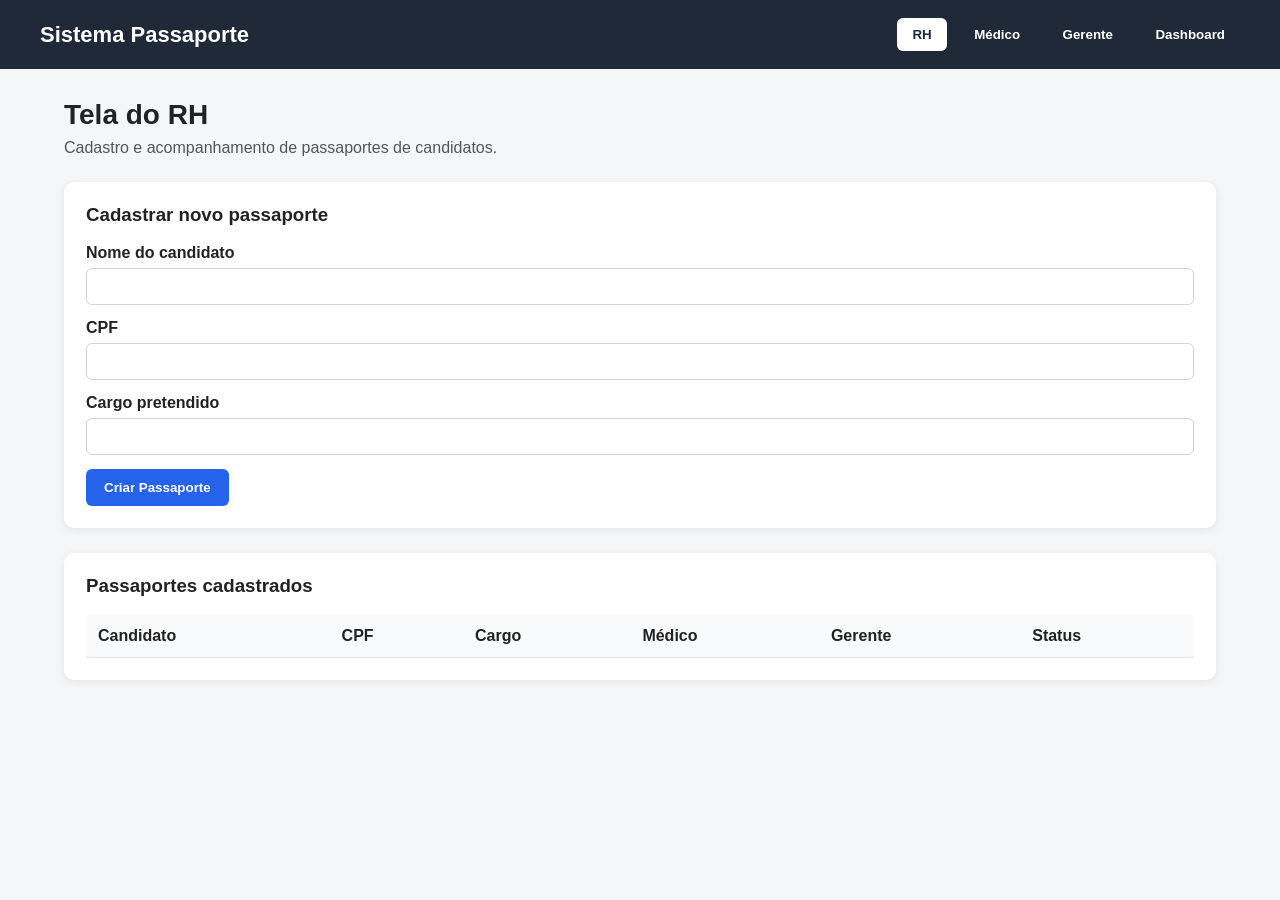
==== src/main/resources/static/demo.html @ 9d401ef5 "finalização do projeto" ====
<!DOCTYPE html>
<html lang="pt-BR">
<head>
    <meta charset="UTF-8">
    <title>Sistema Passaporte - Demonstra&ccedil;&atilde;o</title>
    <link rel="stylesheet" href="style.css">
</head>
<body>

<header class="topbar">
    <h1>Sistema Passaporte</h1>
    <nav>
        <button class="tab-button active" data-tab="rh">RH</button>
        <button class="tab-button" data-tab="medical">M&eacute;dico</button>
        <button class="tab-button" data-tab="manager">Gerente</button>
        <button class="tab-button" data-tab="dashboard">Dashboard</button>
    </nav>
</header>

<main class="container">

    <!-- ABA RH -->
    <section id="rh" class="tab-content active">
        <section class="page-title">
            <h2>Tela do RH</h2>
            <p>Cadastro e acompanhamento de passaportes de candidatos.</p>
        </section>

        <section class="panel">
            <h3>Cadastrar novo passaporte</h3>

            <form id="passportForm">
                <div class="form-group">
                    <label for="candidateName">Nome do candidato</label>
                    <input type="text" id="candidateName" required>
                </div>

                <div class="form-group">
                    <label for="candidateCpf">CPF</label>
                    <input type="text" id="candidateCpf" required>
                </div>

                <div class="form-group">
                    <label for="jobPosition">Cargo pretendido</label>
                    <input type="text" id="jobPosition" required>
                </div>

                <button type="submit">Criar Passaporte</button>
            </form>
        </section>

        <section class="panel">
            <h3>Passaportes cadastrados</h3>

            <table>
                <thead>
                    <tr>
                        <th>Candidato</th>
                        <th>CPF</th>
                        <th>Cargo</th>
                        <th>M&eacute;dico</th>
                        <th>Gerente</th>
                        <th>Status</th>
                    </tr>
                </thead>
                <tbody id="rhPassportTableBody"></tbody>
            </table>
        </section>
    </section>

    <!-- ABA MEDICO -->
    <section id="medical" class="tab-content">
        <section class="page-title">
            <h2>Tela M&eacute;dico</h2>
            <p>Avalia&ccedil;&atilde;o m&eacute;dica dos candidatos.</p>
        </section>

        <section class="panel">
            <h3>Selecionar passaporte</h3>

            <div class="form-group">
                <label for="medicalPassportSelect">Candidato</label>
                <select id="medicalPassportSelect">
                    <option value="">Selecione um candidato</option>
                </select>
            </div>

            <div id="medicalPassportDetails" class="details-box">
                <p>Selecione um passaporte para visualizar os detalhes.</p>
            </div>
        </section>

        <section class="panel">
            <h3>&Aacute;rea da Medicina do Trabalho</h3>

            <form id="medicalForm">
                <div class="form-group">
                    <label for="medicalResult">Resultado m&eacute;dico</label>
                    <select id="medicalResult" required>
                        <option value="">Selecione</option>
                        <option value="APTO">APTO</option>
                        <option value="INAPTO">INAPTO</option>
                    </select>
                </div>

                <div class="form-group">
                    <label for="medicalNotes">Observa&ccedil;&otilde;es m&eacute;dicas</label>
                    <textarea id="medicalNotes" rows="4"></textarea>
                </div>

                <button type="submit">Salvar avalia&ccedil;&atilde;o m&eacute;dica</button>
            </form>
        </section>
    </section>

    <!-- ABA GERENTE -->
    <section id="manager" class="tab-content">
        <section class="page-title">
            <h2>Tela Gerente</h2>
            <p>Decis&atilde;o gerencial dos candidatos.</p>
        </section>

        <section class="panel">
            <h3>Selecionar passaporte</h3>

            <div class="form-group">
                <label for="managerPassportSelect">Candidato</label>
                <select id="managerPassportSelect">
                    <option value="">Selecione um candidato</option>
                </select>
            </div>

            <div id="managerPassportDetails" class="details-box">
                <p>Selecione um passaporte para visualizar os detalhes.</p>
            </div>
        </section>

        <section class="panel">
            <h3>&Aacute;rea do Gerente</h3>

            <form id="managerForm">
                <div class="form-group">
                    <label for="managerDecision">Decis&atilde;o do gerente</label>
                    <select id="managerDecision" required>
                        <option value="">Selecione</option>
                        <option value="APROVADO">APROVADO</option>
                        <option value="REPROVADO">REPROVADO</option>
                    </select>
                </div>

                <div class="form-group">
                    <label for="managerNotes">Observa&ccedil;&otilde;es do gerente</label>
                    <textarea id="managerNotes" rows="4"></textarea>
                </div>

                <button type="submit">Salvar decis&atilde;o do gerente</button>
            </form>
        </section>

        <section class="panel danger-panel">
            <h3>Cancelar passaporte</h3>
            <p>Marca o passaporte como CANCELADA.</p>
            <button id="cancelButton" class="danger-button">Cancelar passaporte</button>
        </section>
    </section>

    <!-- ABA DASHBOARD -->
    <section id="dashboard" class="tab-content">
        <section class="page-title">
            <h2>Dashboard Geral</h2>
            <p>Resumo visual dos passaportes no processo de admiss&atilde;o.</p>
        </section>

        <section class="cards">
            <div class="card">
                <span>Total cadastrados</span>
                <strong id="totalPassports">0</strong>
            </div>

            <div class="card">
                <span>Pendentes avalia&ccedil;&atilde;o m&eacute;dica</span>
                <strong id="pendingMedicalEvaluation">0</strong>
            </div>

            <div class="card">
                <span>Aptos aguardando gerente</span>
                <strong id="fitWaitingManagerDecision">0</strong>
            </div>

            <div class="card">
                <span>Abertos</span>
                <strong id="openPassports">0</strong>
            </div>

            <div class="card">
                <span>Validados</span>
                <strong id="validPassports">0</strong>
            </div>

            <div class="card">
                <span>Inv&aacute;lidos</span>
                <strong id="invalidPassports">0</strong>
            </div>

            <div class="card">
                <span>Cancelados</span>
                <strong id="canceledPassports">0</strong>
            </div>
        </section>

        <section class="panel">
            <h3>Resumo dos passaportes</h3>

            <table>
                <thead>
                    <tr>
                        <th>Candidato</th>
                        <th>CPF</th>
                        <th>Cargo</th>
                        <th>M&eacute;dico</th>
                        <th>Gerente</th>
                        <th>Status</th>
                    </tr>
                </thead>
                <tbody id="dashboardPassportTableBody"></tbody>
            </table>
        </section>
    </section>

</main>

<script src="demo.js"></script>
</body>
</html>
---- src/main/resources/static/style.css ----
* {
    box-sizing: border-box;
    margin: 0;
    padding: 0;
    font-family: Arial, sans-serif;
}

body {
    background: #f4f6f8;
    color: #222;
}

.topbar {
    background: #1f2937;
    color: white;
    padding: 18px 40px;
    display: flex;
    justify-content: space-between;
    align-items: center;
}

.topbar h1 {
    font-size: 22px;
}

.topbar nav a {
    color: white;
    text-decoration: none;
    margin-left: 18px;
    font-weight: bold;
}

.topbar nav a:hover {
    text-decoration: underline;
}

.container {
    width: 90%;
    max-width: 1200px;
    margin: 30px auto;
}

.page-title {
    margin-bottom: 25px;
}

.page-title h2 {
    font-size: 28px;
    margin-bottom: 8px;
}

.page-title p {
    color: #555;
}

.cards {
    display: grid;
    grid-template-columns: repeat(auto-fit, minmax(180px, 1fr));
    gap: 16px;
    margin-bottom: 25px;
}

.card {
    background: white;
    padding: 18px;
    border-radius: 10px;
    box-shadow: 0 2px 8px rgba(0,0,0,0.08);
}

.card span {
    display: block;
    color: #555;
    font-size: 14px;
    margin-bottom: 8px;
}

.card strong {
    font-size: 28px;
    color: #1f2937;
}

.panel {
    background: white;
    padding: 22px;
    border-radius: 10px;
    margin-bottom: 25px;
    box-shadow: 0 2px 8px rgba(0,0,0,0.08);
}

.panel h3 {
    margin-bottom: 18px;
}

.form-group {
    margin-bottom: 14px;
}

.form-group label {
    display: block;
    margin-bottom: 6px;
    font-weight: bold;
}

.form-group input,
.form-group select,
.form-group textarea {
    width: 100%;
    padding: 10px;
    border: 1px solid #cbd5e1;
    border-radius: 6px;
}

button {
    background: #2563eb;
    color: white;
    border: none;
    padding: 11px 18px;
    border-radius: 6px;
    cursor: pointer;
    font-weight: bold;
}

button:hover {
    background: #1d4ed8;
}

table {
    width: 100%;
    border-collapse: collapse;
}

th,
td {
    padding: 12px;
    border-bottom: 1px solid #e5e7eb;
    text-align: left;
}

th {
    background: #f9fafb;
}

.status {
    padding: 5px 9px;
    border-radius: 999px;
    font-size: 13px;
    font-weight: bold;
}

.status-aberta {
    background: #fef3c7;
    color: #92400e;
}

.status-valida {
    background: #dcfce7;
    color: #166534;
}

.status-invalida {
    background: #fee2e2;
    color: #991b1b;
}

.status-cancelada {
    background: #e5e7eb;
    color: #374151;
}

/* Review */
.details-box {
    background: #f9fafb;
    border: 1px solid #e5e7eb;
    padding: 16px;
    border-radius: 8px;
    line-height: 1.7;
}

.details-box strong {
    color: #111827;
}

textarea {
    resize: vertical;
}

.danger-panel {
    border-left: 5px solid #dc2626;
}

.danger-button {
    background: #dc2626;
}

.danger-button:hover {
    background: #b91c1c;
}
/*  demo*/
.tab-button {
    background: transparent;
    border: 1px solid transparent;
    color: white;
    padding: 8px 14px;
    border-radius: 6px;
    cursor: pointer;
    font-weight: bold;
    margin-left: 8px;
}

.tab-button:hover {
    background: rgba(255, 255, 255, 0.15);
}

.tab-button.active {
    background: white;
    color: #1f2937;
}

.tab-content {
    display: none;
}

.tab-content.active {
    display: block;
}
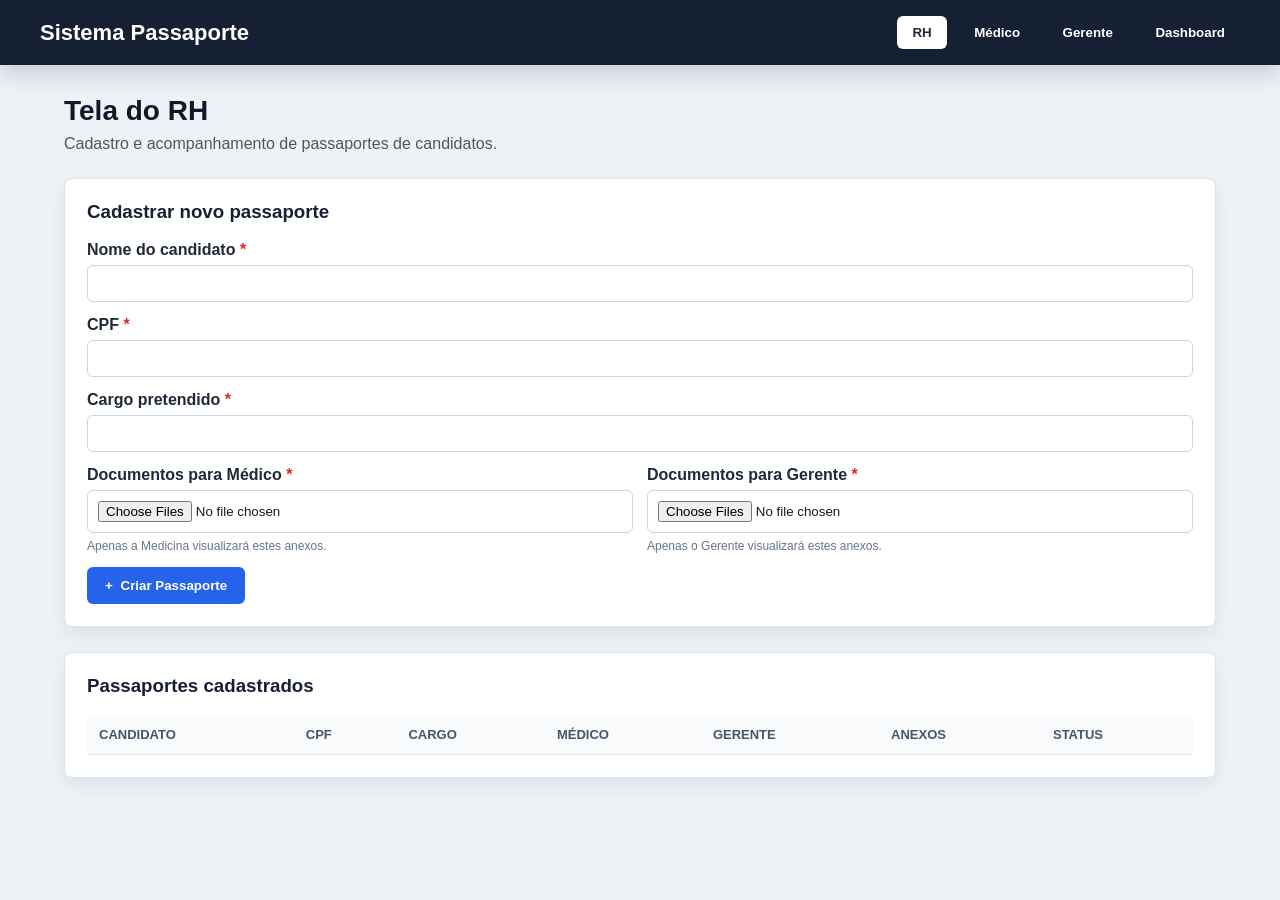
==== commit c35c5b5f: "Agora sim finalização, só resta ir modificando a interface para atender os requisitos" ====
--- a/src/main/resources/static/demo.html
+++ b/src/main/resources/static/demo.html
@@ -31,21 +31,35 @@
 
             <form id="passportForm">
                 <div class="form-group">
-                    <label for="candidateName">Nome do candidato</label>
+                    <label for="candidateName">Nome do candidato <span class="required-mark">*</span></label>
                     <input type="text" id="candidateName" required>
                 </div>
 
                 <div class="form-group">
-                    <label for="candidateCpf">CPF</label>
+                    <label for="candidateCpf">CPF <span class="required-mark">*</span></label>
                     <input type="text" id="candidateCpf" required>
                 </div>
 
                 <div class="form-group">
-                    <label for="jobPosition">Cargo pretendido</label>
+                    <label for="jobPosition">Cargo pretendido <span class="required-mark">*</span></label>
                     <input type="text" id="jobPosition" required>
                 </div>
 
-                <button type="submit">Criar Passaporte</button>
+                <div class="form-grid">
+                    <div class="form-group">
+                        <label for="medicalDocuments">Documentos para M&eacute;dico <span class="required-mark">*</span></label>
+                        <input type="file" id="medicalDocuments" multiple required>
+                        <small class="field-hint">Apenas a Medicina visualizar&aacute; estes anexos.</small>
+                    </div>
+
+                    <div class="form-group">
+                        <label for="managerDocuments">Documentos para Gerente <span class="required-mark">*</span></label>
+                        <input type="file" id="managerDocuments" multiple required>
+                        <small class="field-hint">Apenas o Gerente visualizar&aacute; estes anexos.</small>
+                    </div>
+                </div>
+
+                <button type="submit"><span class="button-icon">+</span> Criar Passaporte</button>
             </form>
         </section>
 
@@ -60,6 +74,7 @@
                         <th>Cargo</th>
                         <th>M&eacute;dico</th>
                         <th>Gerente</th>
+                        <th>Anexos</th>
                         <th>Status</th>
                     </tr>
                 </thead>
@@ -79,7 +94,7 @@
             <h3>Selecionar passaporte</h3>
 
             <div class="form-group">
-                <label for="medicalPassportSelect">Candidato</label>
+                    <label for="medicalPassportSelect">Candidato <span class="required-mark">*</span></label>
                 <select id="medicalPassportSelect">
                     <option value="">Selecione um candidato</option>
                 </select>
@@ -88,6 +103,10 @@
             <div id="medicalPassportDetails" class="details-box">
                 <p>Selecione um passaporte para visualizar os detalhes.</p>
             </div>
+
+            <div id="medicalArtifacts" class="artifact-list">
+                <p>Os anexos do candidato aparecer&atilde;o aqui.</p>
+            </div>
         </section>
 
         <section class="panel">
@@ -95,7 +114,7 @@
 
             <form id="medicalForm">
                 <div class="form-group">
-                    <label for="medicalResult">Resultado m&eacute;dico</label>
+                    <label for="medicalResult">Resultado m&eacute;dico <span class="required-mark">*</span></label>
                     <select id="medicalResult" required>
                         <option value="">Selecione</option>
                         <option value="APTO">APTO</option>
@@ -124,7 +143,7 @@
             <h3>Selecionar passaporte</h3>
 
             <div class="form-group">
-                <label for="managerPassportSelect">Candidato</label>
+                    <label for="managerPassportSelect">Candidato <span class="required-mark">*</span></label>
                 <select id="managerPassportSelect">
                     <option value="">Selecione um candidato</option>
                 </select>
@@ -133,6 +152,10 @@
             <div id="managerPassportDetails" class="details-box">
                 <p>Selecione um passaporte para visualizar os detalhes.</p>
             </div>
+
+            <div id="managerArtifacts" class="artifact-list">
+                <p>Os anexos do candidato para o gerente aparecer&atilde;o aqui.</p>
+            </div>
         </section>
 
         <section class="panel">
@@ -140,7 +163,7 @@
 
             <form id="managerForm">
                 <div class="form-group">
-                    <label for="managerDecision">Decis&atilde;o do gerente</label>
+                    <label for="managerDecision">Decis&atilde;o do gerente <span class="required-mark">*</span></label>
                     <select id="managerDecision" required>
                         <option value="">Selecione</option>
                         <option value="APROVADO">APROVADO</option>
--- a/src/main/resources/static/style.css
+++ b/src/main/resources/static/style.css
@@ -6,17 +6,18 @@
 }
 
 body {
-    background: #f4f6f8;
-    color: #222;
+    background: #eef2f7;
+    color: #172033;
 }
 
 .topbar {
-    background: #1f2937;
+    background: #162033;
     color: white;
-    padding: 18px 40px;
+    padding: 16px 40px;
     display: flex;
     justify-content: space-between;
     align-items: center;
+    box-shadow: 0 8px 24px rgba(15, 23, 42, 0.18);
 }
 
 .topbar h1 {
@@ -28,10 +29,13 @@
     text-decoration: none;
     margin-left: 18px;
     font-weight: bold;
+    padding: 7px 10px;
+    border-radius: 6px;
 }
 
 .topbar nav a:hover {
-    text-decoration: underline;
+    background: rgba(255, 255, 255, 0.12);
+    text-decoration: none;
 }
 
 .container {
@@ -47,6 +51,7 @@
 .page-title h2 {
     font-size: 28px;
     margin-bottom: 8px;
+    color: #111827;
 }
 
 .page-title p {
@@ -63,8 +68,9 @@
 .card {
     background: white;
     padding: 18px;
-    border-radius: 10px;
-    box-shadow: 0 2px 8px rgba(0,0,0,0.08);
+    border: 1px solid #dbe3ef;
+    border-radius: 8px;
+    box-shadow: 0 8px 18px rgba(15, 23, 42, 0.07);
 }
 
 .card span {
@@ -82,9 +88,10 @@
 .panel {
     background: white;
     padding: 22px;
-    border-radius: 10px;
+    border: 1px solid #dbe3ef;
+    border-radius: 8px;
     margin-bottom: 25px;
-    box-shadow: 0 2px 8px rgba(0,0,0,0.08);
+    box-shadow: 0 8px 18px rgba(15, 23, 42, 0.07);
 }
 
 .panel h3 {
@@ -99,6 +106,7 @@
     display: block;
     margin-bottom: 6px;
     font-weight: bold;
+    color: #1f2937;
 }
 
 .form-group input,
@@ -108,6 +116,15 @@
     padding: 10px;
     border: 1px solid #cbd5e1;
     border-radius: 6px;
+    background: #fff;
+    color: #111827;
+}
+
+.form-group input:focus,
+.form-group select:focus,
+.form-group textarea:focus {
+    outline: 3px solid rgba(37, 99, 235, 0.16);
+    border-color: #2563eb;
 }
 
 button {
@@ -118,10 +135,13 @@
     border-radius: 6px;
     cursor: pointer;
     font-weight: bold;
+    transition: background 0.15s ease, transform 0.15s ease, box-shadow 0.15s ease;
 }
 
 button:hover {
     background: #1d4ed8;
+    box-shadow: 0 8px 16px rgba(37, 99, 235, 0.18);
+    transform: translateY(-1px);
 }
 
 table {
@@ -137,7 +157,10 @@
 }
 
 th {
-    background: #f9fafb;
+    background: #f8fafc;
+    color: #475569;
+    font-size: 13px;
+    text-transform: uppercase;
 }
 
 .status {
@@ -169,11 +192,12 @@
 
 /* Review */
 .details-box {
-    background: #f9fafb;
-    border: 1px solid #e5e7eb;
+    background: #f8fafc;
+    border: 1px solid #dbe3ef;
     padding: 16px;
     border-radius: 8px;
     line-height: 1.7;
+    margin-bottom: 14px;
 }
 
 .details-box strong {
@@ -194,6 +218,195 @@
 
 .danger-button:hover {
     background: #b91c1c;
+}
+
+.required-mark {
+    color: #dc2626;
+    font-weight: 800;
+}
+
+.field-hint {
+    display: block;
+    color: #64748b;
+    font-size: 12px;
+    margin-top: 6px;
+}
+
+.required-warning {
+    color: #b45309;
+    font-weight: 700;
+}
+
+.button-icon {
+    display: inline-block;
+    margin-right: 4px;
+}
+
+.form-grid {
+    display: grid;
+    grid-template-columns: repeat(auto-fit, minmax(220px, 1fr));
+    gap: 14px;
+}
+
+.validation-icon {
+    align-items: center;
+    border-radius: 999px;
+    display: inline-flex;
+    font-size: 12px;
+    font-weight: 800;
+    height: 22px;
+    justify-content: center;
+    line-height: 1;
+    margin-right: 6px;
+    text-align: center;
+    width: 22px;
+}
+
+.validation-icon.ok {
+    background: #dcfce7;
+    color: #166534;
+}
+
+.validation-icon.bad {
+    background: #fee2e2;
+    color: #991b1b;
+}
+
+.validation-icon.wait {
+    background: #fef3c7;
+    color: #92400e;
+}
+
+.artifact-list {
+    margin-top: 14px;
+}
+
+.artifact-grid {
+    display: grid;
+    grid-template-columns: repeat(auto-fit, minmax(260px, 1fr));
+    gap: 14px;
+}
+
+.artifact-card {
+    border: 1px solid #dbe3ef;
+    border-radius: 8px;
+    padding: 14px;
+    background: #ffffff;
+}
+
+.artifact-heading {
+    align-items: flex-start;
+    display: flex;
+    gap: 10px;
+    margin-bottom: 10px;
+}
+
+.artifact-heading strong,
+.artifact-heading span {
+    display: block;
+}
+
+.artifact-heading span {
+    color: #64748b;
+    font-size: 13px;
+    margin-top: 3px;
+}
+
+.artifact-icon {
+    align-items: center;
+    background: #e0f2fe;
+    border-radius: 999px;
+    color: #075985;
+    display: inline-flex;
+    flex: 0 0 28px;
+    font-size: 15px;
+    font-weight: 900;
+    height: 28px;
+    justify-content: center;
+    line-height: 1;
+    text-align: center;
+    width: 28px;
+}
+
+.artifact-icon.valid {
+    background: #dcfce7;
+    color: #166534;
+}
+
+.artifact-icon.invalid {
+    background: #fee2e2;
+    color: #991b1b;
+}
+
+.artifact-icon.pending {
+    background: #e0f2fe;
+    color: #075985;
+}
+
+.artifact-reason {
+    color: #991b1b;
+    font-weight: 700;
+    margin-top: 8px;
+}
+
+.artifact-actions {
+    align-items: center;
+    display: flex;
+    flex-wrap: wrap;
+    gap: 8px;
+    margin-top: 12px;
+}
+
+.artifact-status,
+.attachment-count,
+.mini-status {
+    border-radius: 999px;
+    display: inline-block;
+    font-size: 12px;
+    font-weight: 800;
+    margin: 2px 4px 2px 0;
+    padding: 5px 8px;
+}
+
+.artifact-valid {
+    background: #dcfce7;
+    color: #166534;
+}
+
+.artifact-invalid {
+    background: #fee2e2;
+    color: #991b1b;
+}
+
+.artifact-pending {
+    background: #fef3c7;
+    color: #92400e;
+}
+
+.attachment-count {
+    background: #e0f2fe;
+    color: #075985;
+}
+
+.mini-status {
+    background: #f1f5f9;
+    color: #334155;
+}
+
+.ghost-button {
+    background: #f8fafc;
+    border: 1px solid #cbd5e1;
+    color: #1f2937;
+    padding: 7px 10px;
+}
+
+.ghost-button:hover {
+    background: #e0f2fe;
+    box-shadow: none;
+}
+
+.danger-text {
+    color: #b91c1c;
 }
 /*  demo*/
 .tab-button {
@@ -222,4 +435,4 @@
 
 .tab-content.active {
     display: block;
-}+}
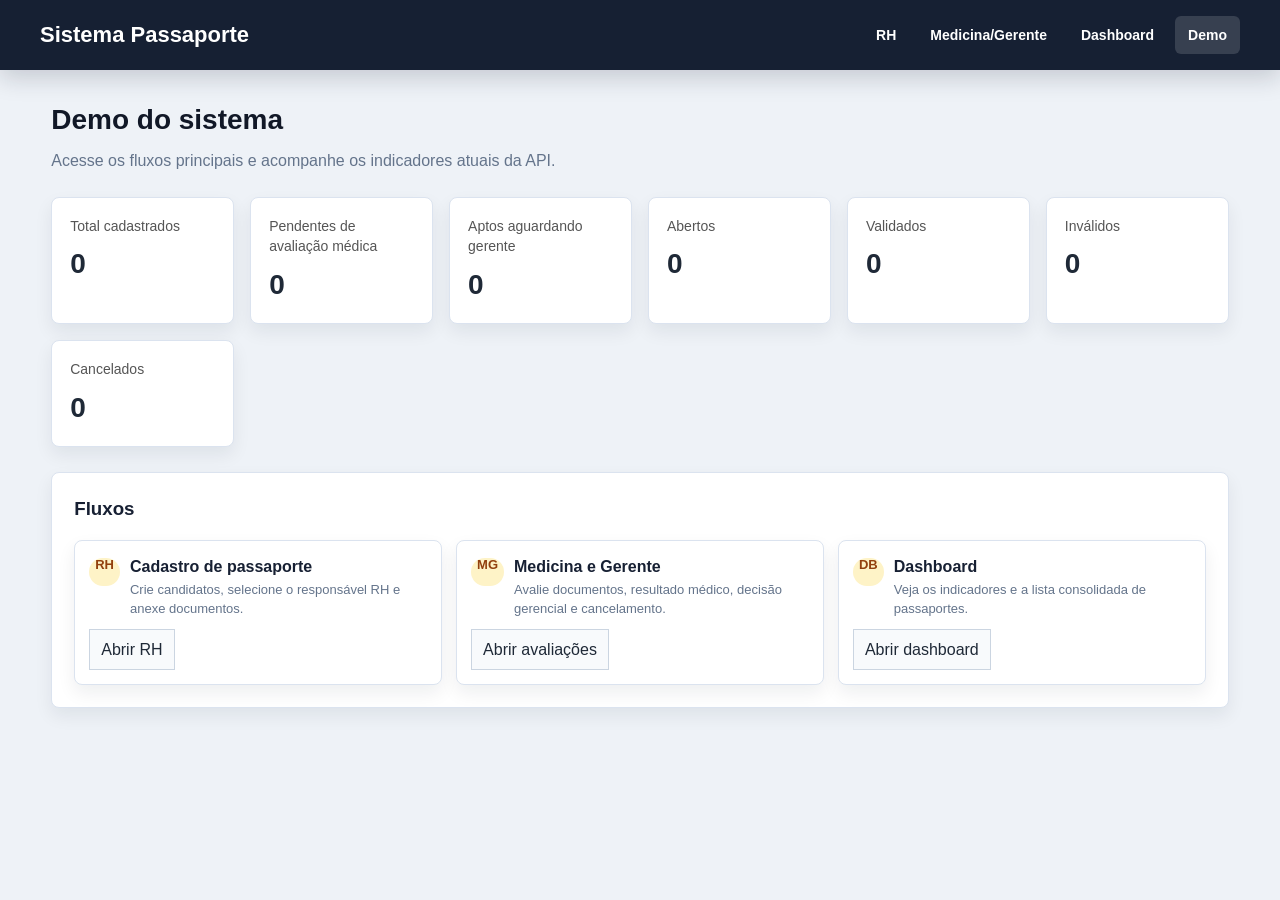
==== commit 0838bbba: "htmls" ====
--- a/src/main/resources/static/demo.html
+++ b/src/main/resources/static/demo.html
@@ -2,7 +2,8 @@
 <html lang="pt-BR">
 <head>
     <meta charset="UTF-8">
-    <title>Sistema Passaporte - Demonstra&ccedil;&atilde;o</title>
+    <meta name="viewport" content="width=device-width, initial-scale=1.0">
+    <title>Sistema Passaporte - Demo</title>
     <link rel="stylesheet" href="style.css">
 </head>
 <body>
@@ -10,246 +11,66 @@
 <header class="topbar">
     <h1>Sistema Passaporte</h1>
     <nav>
-        <button class="tab-button active" data-tab="rh">RH</button>
-        <button class="tab-button" data-tab="medical">M&eacute;dico</button>
-        <button class="tab-button" data-tab="manager">Gerente</button>
-        <button class="tab-button" data-tab="dashboard">Dashboard</button>
+        <a href="rh.html">RH</a>
+        <a href="review.html">Medicina/Gerente</a>
+        <a href="dashboard.html">Dashboard</a>
+        <a href="demo.html" class="active">Demo</a>
     </nav>
 </header>
 
 <main class="container">
+    <section class="page-title">
+        <h2>Demo do sistema</h2>
+        <p>Acesse os fluxos principais e acompanhe os indicadores atuais da API.</p>
+    </section>
 
-    <!-- ABA RH -->
-    <section id="rh" class="tab-content active">
-        <section class="page-title">
-            <h2>Tela do RH</h2>
-            <p>Cadastro e acompanhamento de passaportes de candidatos.</p>
-        </section>
+    <section class="cards">
+        <div class="card"><span>Total cadastrados</span><strong id="totalPassports">0</strong></div>
+        <div class="card"><span>Pendentes de avalia&ccedil;&atilde;o m&eacute;dica</span><strong id="pendingMedicalEvaluation">0</strong></div>
+        <div class="card"><span>Aptos aguardando gerente</span><strong id="fitWaitingManagerStatus">0</strong></div>
+        <div class="card"><span>Abertos</span><strong id="openPassports">0</strong></div>
+        <div class="card"><span>Validados</span><strong id="validPassports">0</strong></div>
+        <div class="card"><span>Inv&aacute;lidos</span><strong id="invalidPassports">0</strong></div>
+        <div class="card"><span>Cancelados</span><strong id="canceledPassports">0</strong></div>
+    </section>
 
-        <section class="panel">
-            <h3>Cadastrar novo passaporte</h3>
-
-            <form id="passportForm">
-                <div class="form-group">
-                    <label for="candidateName">Nome do candidato <span class="required-mark">*</span></label>
-                    <input type="text" id="candidateName" required>
-                </div>
-
-                <div class="form-group">
-                    <label for="candidateCpf">CPF <span class="required-mark">*</span></label>
-                    <input type="text" id="candidateCpf" required>
-                </div>
-
-                <div class="form-group">
-                    <label for="jobPosition">Cargo pretendido <span class="required-mark">*</span></label>
-                    <input type="text" id="jobPosition" required>
-                </div>
-
-                <div class="form-grid">
-                    <div class="form-group">
-                        <label for="medicalDocuments">Documentos para M&eacute;dico <span class="required-mark">*</span></label>
-                        <input type="file" id="medicalDocuments" multiple required>
-                        <small class="field-hint">Apenas a Medicina visualizar&aacute; estes anexos.</small>
-                    </div>
-
-                    <div class="form-group">
-                        <label for="managerDocuments">Documentos para Gerente <span class="required-mark">*</span></label>
-                        <input type="file" id="managerDocuments" multiple required>
-                        <small class="field-hint">Apenas o Gerente visualizar&aacute; estes anexos.</small>
+    <section class="panel">
+        <h3>Fluxos</h3>
+        <div class="artifact-grid">
+            <article class="artifact-card">
+                <div class="artifact-heading">
+                    <span class="artifact-icon pending">RH</span>
+                    <div>
+                        <strong>Cadastro de passaporte</strong>
+                        <span>Crie candidatos, selecione o respons&aacute;vel RH e anexe documentos.</span>
                     </div>
                 </div>
+                <a class="ghost-button link-button" href="rh.html">Abrir RH</a>
+            </article>
 
-                <button type="submit"><span class="button-icon">+</span> Criar Passaporte</button>
-            </form>
-        </section>
+            <article class="artifact-card">
+                <div class="artifact-heading">
+                    <span class="artifact-icon pending">MG</span>
+                    <div>
+                        <strong>Medicina e Gerente</strong>
+                        <span>Avalie documentos, resultado m&eacute;dico, decis&atilde;o gerencial e cancelamento.</span>
+                    </div>
+                </div>
+                <a class="ghost-button link-button" href="review.html">Abrir avalia&ccedil;&otilde;es</a>
+            </article>
 
-        <section class="panel">
-            <h3>Passaportes cadastrados</h3>
-
-            <table>
-                <thead>
-                    <tr>
-                        <th>Candidato</th>
-                        <th>CPF</th>
-                        <th>Cargo</th>
-                        <th>M&eacute;dico</th>
-                        <th>Gerente</th>
-                        <th>Anexos</th>
-                        <th>Status</th>
-                    </tr>
-                </thead>
-                <tbody id="rhPassportTableBody"></tbody>
-            </table>
-        </section>
+            <article class="artifact-card">
+                <div class="artifact-heading">
+                    <span class="artifact-icon pending">DB</span>
+                    <div>
+                        <strong>Dashboard</strong>
+                        <span>Veja os indicadores e a lista consolidada de passaportes.</span>
+                    </div>
+                </div>
+                <a class="ghost-button link-button" href="dashboard.html">Abrir dashboard</a>
+            </article>
+        </div>
     </section>
-
-    <!-- ABA MEDICO -->
-    <section id="medical" class="tab-content">
-        <section class="page-title">
-            <h2>Tela M&eacute;dico</h2>
-            <p>Avalia&ccedil;&atilde;o m&eacute;dica dos candidatos.</p>
-        </section>
-
-        <section class="panel">
-            <h3>Selecionar passaporte</h3>
-
-            <div class="form-group">
-                    <label for="medicalPassportSelect">Candidato <span class="required-mark">*</span></label>
-                <select id="medicalPassportSelect">
-                    <option value="">Selecione um candidato</option>
-                </select>
-            </div>
-
-            <div id="medicalPassportDetails" class="details-box">
-                <p>Selecione um passaporte para visualizar os detalhes.</p>
-            </div>
-
-            <div id="medicalArtifacts" class="artifact-list">
-                <p>Os anexos do candidato aparecer&atilde;o aqui.</p>
-            </div>
-        </section>
-
-        <section class="panel">
-            <h3>&Aacute;rea da Medicina do Trabalho</h3>
-
-            <form id="medicalForm">
-                <div class="form-group">
-                    <label for="medicalResult">Resultado m&eacute;dico <span class="required-mark">*</span></label>
-                    <select id="medicalResult" required>
-                        <option value="">Selecione</option>
-                        <option value="APTO">APTO</option>
-                        <option value="INAPTO">INAPTO</option>
-                    </select>
-                </div>
-
-                <div class="form-group">
-                    <label for="medicalNotes">Observa&ccedil;&otilde;es m&eacute;dicas</label>
-                    <textarea id="medicalNotes" rows="4"></textarea>
-                </div>
-
-                <button type="submit">Salvar avalia&ccedil;&atilde;o m&eacute;dica</button>
-            </form>
-        </section>
-    </section>
-
-    <!-- ABA GERENTE -->
-    <section id="manager" class="tab-content">
-        <section class="page-title">
-            <h2>Tela Gerente</h2>
-            <p>Decis&atilde;o gerencial dos candidatos.</p>
-        </section>
-
-        <section class="panel">
-            <h3>Selecionar passaporte</h3>
-
-            <div class="form-group">
-                    <label for="managerPassportSelect">Candidato <span class="required-mark">*</span></label>
-                <select id="managerPassportSelect">
-                    <option value="">Selecione um candidato</option>
-                </select>
-            </div>
-
-            <div id="managerPassportDetails" class="details-box">
-                <p>Selecione um passaporte para visualizar os detalhes.</p>
-            </div>
-
-            <div id="managerArtifacts" class="artifact-list">
-                <p>Os anexos do candidato para o gerente aparecer&atilde;o aqui.</p>
-            </div>
-        </section>
-
-        <section class="panel">
-            <h3>&Aacute;rea do Gerente</h3>
-
-            <form id="managerForm">
-                <div class="form-group">
-                    <label for="managerDecision">Decis&atilde;o do gerente <span class="required-mark">*</span></label>
-                    <select id="managerDecision" required>
-                        <option value="">Selecione</option>
-                        <option value="APROVADO">APROVADO</option>
-                        <option value="REPROVADO">REPROVADO</option>
-                    </select>
-                </div>
-
-                <div class="form-group">
-                    <label for="managerNotes">Observa&ccedil;&otilde;es do gerente</label>
-                    <textarea id="managerNotes" rows="4"></textarea>
-                </div>
-
-                <button type="submit">Salvar decis&atilde;o do gerente</button>
-            </form>
-        </section>
-
-        <section class="panel danger-panel">
-            <h3>Cancelar passaporte</h3>
-            <p>Marca o passaporte como CANCELADA.</p>
-            <button id="cancelButton" class="danger-button">Cancelar passaporte</button>
-        </section>
-    </section>
-
-    <!-- ABA DASHBOARD -->
-    <section id="dashboard" class="tab-content">
-        <section class="page-title">
-            <h2>Dashboard Geral</h2>
-            <p>Resumo visual dos passaportes no processo de admiss&atilde;o.</p>
-        </section>
-
-        <section class="cards">
-            <div class="card">
-                <span>Total cadastrados</span>
-                <strong id="totalPassports">0</strong>
-            </div>
-
-            <div class="card">
-                <span>Pendentes avalia&ccedil;&atilde;o m&eacute;dica</span>
-                <strong id="pendingMedicalEvaluation">0</strong>
-            </div>
-
-            <div class="card">
-                <span>Aptos aguardando gerente</span>
-                <strong id="fitWaitingManagerDecision">0</strong>
-            </div>
-
-            <div class="card">
-                <span>Abertos</span>
-                <strong id="openPassports">0</strong>
-            </div>
-
-            <div class="card">
-                <span>Validados</span>
-                <strong id="validPassports">0</strong>
-            </div>
-
-            <div class="card">
-                <span>Inv&aacute;lidos</span>
-                <strong id="invalidPassports">0</strong>
-            </div>
-
-            <div class="card">
-                <span>Cancelados</span>
-                <strong id="canceledPassports">0</strong>
-            </div>
-        </section>
-
-        <section class="panel">
-            <h3>Resumo dos passaportes</h3>
-
-            <table>
-                <thead>
-                    <tr>
-                        <th>Candidato</th>
-                        <th>CPF</th>
-                        <th>Cargo</th>
-                        <th>M&eacute;dico</th>
-                        <th>Gerente</th>
-                        <th>Status</th>
-                    </tr>
-                </thead>
-                <tbody id="dashboardPassportTableBody"></tbody>
-            </table>
-        </section>
-    </section>
-
 </main>
 
 <script src="demo.js"></script>
--- a/src/main/resources/static/style.css
+++ b/src/main/resources/static/style.css
@@ -2,46 +2,63 @@
     box-sizing: border-box;
     margin: 0;
     padding: 0;
-    font-family: Arial, sans-serif;
 }
 
 body {
     background: #eef2f7;
     color: #172033;
+    font-family: Arial, sans-serif;
+    line-height: 1.45;
 }
 
 .topbar {
+    align-items: center;
     background: #162033;
+    box-shadow: 0 8px 24px rgba(15, 23, 42, 0.18);
     color: white;
+    display: flex;
+    gap: 18px;
+    justify-content: space-between;
     padding: 16px 40px;
-    display: flex;
-    justify-content: space-between;
-    align-items: center;
-    box-shadow: 0 8px 24px rgba(15, 23, 42, 0.18);
 }
 
 .topbar h1 {
     font-size: 22px;
-}
-
-.topbar nav a {
+    white-space: nowrap;
+}
+
+.topbar nav {
+    align-items: center;
+    display: flex;
+    flex-wrap: wrap;
+    gap: 8px;
+    justify-content: flex-end;
+}
+
+.topbar nav a,
+.tab-button {
+    background: transparent;
+    border: 1px solid transparent;
+    border-radius: 6px;
     color: white;
+    cursor: pointer;
+    font-size: 14px;
+    font-weight: 700;
+    padding: 8px 12px;
     text-decoration: none;
-    margin-left: 18px;
-    font-weight: bold;
-    padding: 7px 10px;
-    border-radius: 6px;
-}
-
-.topbar nav a:hover {
-    background: rgba(255, 255, 255, 0.12);
-    text-decoration: none;
+}
+
+.topbar nav a:hover,
+.topbar nav a.active,
+.tab-button:hover,
+.tab-button.active {
+    background: rgba(255, 255, 255, 0.14);
 }
 
 .container {
-    width: 90%;
+    margin: 30px auto;
     max-width: 1200px;
-    margin: 30px auto;
+    width: min(92%, 1200px);
 }
 
 .page-title {
@@ -49,93 +66,120 @@
 }
 
 .page-title h2 {
+    color: #111827;
     font-size: 28px;
     margin-bottom: 8px;
-    color: #111827;
-}
-
-.page-title p {
-    color: #555;
+}
+
+.page-title p,
+.field-hint,
+.artifact-heading span {
+    color: #64748b;
 }
 
 .cards {
     display: grid;
+    gap: 16px;
     grid-template-columns: repeat(auto-fit, minmax(180px, 1fr));
-    gap: 16px;
     margin-bottom: 25px;
 }
 
-.card {
+.card,
+.panel,
+.artifact-card {
     background: white;
-    padding: 18px;
     border: 1px solid #dbe3ef;
     border-radius: 8px;
     box-shadow: 0 8px 18px rgba(15, 23, 42, 0.07);
 }
 
+.card {
+    padding: 18px;
+}
+
 .card span {
+    color: #555;
     display: block;
-    color: #555;
     font-size: 14px;
     margin-bottom: 8px;
 }
 
 .card strong {
+    color: #1f2937;
     font-size: 28px;
-    color: #1f2937;
 }
 
 .panel {
-    background: white;
+    margin-bottom: 25px;
     padding: 22px;
-    border: 1px solid #dbe3ef;
-    border-radius: 8px;
-    margin-bottom: 25px;
-    box-shadow: 0 8px 18px rgba(15, 23, 42, 0.07);
 }
 
 .panel h3 {
     margin-bottom: 18px;
 }
 
+.panel-heading {
+    align-items: center;
+    display: flex;
+    gap: 12px;
+    justify-content: space-between;
+    margin-bottom: 16px;
+}
+
+.panel-heading h3 {
+    margin-bottom: 0;
+}
+
+.form-grid {
+    display: grid;
+    gap: 14px;
+    grid-template-columns: repeat(auto-fit, minmax(220px, 1fr));
+}
+
 .form-group {
     margin-bottom: 14px;
 }
 
 .form-group label {
+    color: #1f2937;
     display: block;
+    font-weight: 700;
     margin-bottom: 6px;
-    font-weight: bold;
-    color: #1f2937;
 }
 
 .form-group input,
 .form-group select,
 .form-group textarea {
-    width: 100%;
-    padding: 10px;
+    background: #fff;
     border: 1px solid #cbd5e1;
     border-radius: 6px;
-    background: #fff;
     color: #111827;
+    padding: 10px;
+    width: 100%;
 }
 
 .form-group input:focus,
 .form-group select:focus,
 .form-group textarea:focus {
+    border-color: #2563eb;
     outline: 3px solid rgba(37, 99, 235, 0.16);
-    border-color: #2563eb;
+}
+
+.field-hint {
+    display: block;
+    font-size: 12px;
+    margin-top: 6px;
 }
 
 button {
     background: #2563eb;
+    border: none;
+    border-radius: 6px;
     color: white;
-    border: none;
+    cursor: pointer;
+    font-weight: 700;
     padding: 11px 18px;
-    border-radius: 6px;
-    cursor: pointer;
-    font-weight: bold;
-    transition: background 0.15s ease, transform 0.15s ease, box-shadow 0.15s ease;
+    transition: background 0.15s ease, box-shadow 0.15s ease, transform 0.15s ease;
 }
 
 button:hover {
@@ -144,16 +188,55 @@
     transform: translateY(-1px);
 }
 
+.ghost-button {
+    background: #f8fafc;
+    border: 1px solid #cbd5e1;
+    color: #1f2937;
+    padding: 8px 11px;
+}
+
+.link-button {
+    display: inline-block;
+    text-decoration: none;
+}
+
+.ghost-button:hover {
+    background: #e0f2fe;
+    box-shadow: none;
+}
+
+.danger-button {
+    background: #dc2626;
+}
+
+.danger-button:hover {
+    background: #b91c1c;
+}
+
+.danger-panel {
+    border-left: 5px solid #dc2626;
+}
+
+.danger-text {
+    color: #b91c1c;
+}
+
+.table-wrap {
+    overflow-x: auto;
+}
+
 table {
+    border-collapse: collapse;
+    min-width: 820px;
     width: 100%;
-    border-collapse: collapse;
 }
 
 th,
 td {
+    border-bottom: 1px solid #e5e7eb;
     padding: 12px;
-    border-bottom: 1px solid #e5e7eb;
     text-align: left;
+    vertical-align: top;
 }
 
 th {
@@ -163,200 +246,13 @@
     text-transform: uppercase;
 }
 
-.status {
-    padding: 5px 9px;
-    border-radius: 999px;
-    font-size: 13px;
-    font-weight: bold;
-}
-
-.status-aberta {
-    background: #fef3c7;
-    color: #92400e;
-}
-
-.status-valida {
-    background: #dcfce7;
-    color: #166534;
-}
-
-.status-invalida {
-    background: #fee2e2;
-    color: #991b1b;
-}
-
-.status-cancelada {
-    background: #e5e7eb;
-    color: #374151;
-}
-
-/* Review */
-.details-box {
-    background: #f8fafc;
-    border: 1px solid #dbe3ef;
-    padding: 16px;
-    border-radius: 8px;
-    line-height: 1.7;
-    margin-bottom: 14px;
-}
-
-.details-box strong {
-    color: #111827;
-}
-
-textarea {
-    resize: vertical;
-}
-
-.danger-panel {
-    border-left: 5px solid #dc2626;
-}
-
-.danger-button {
-    background: #dc2626;
-}
-
-.danger-button:hover {
-    background: #b91c1c;
-}
-
-.required-mark {
-    color: #dc2626;
-    font-weight: 800;
-}
-
-.field-hint {
-    display: block;
+.empty-cell {
     color: #64748b;
-    font-size: 12px;
-    margin-top: 6px;
-}
-
-.required-warning {
-    color: #b45309;
-    font-weight: 700;
-}
-
-.button-icon {
-    display: inline-block;
-    margin-right: 4px;
-}
-
-.form-grid {
-    display: grid;
-    grid-template-columns: repeat(auto-fit, minmax(220px, 1fr));
-    gap: 14px;
-}
-
-.validation-icon {
-    align-items: center;
-    border-radius: 999px;
-    display: inline-flex;
-    font-size: 12px;
-    font-weight: 800;
-    height: 22px;
-    justify-content: center;
-    line-height: 1;
-    margin-right: 6px;
+    padding: 22px;
     text-align: center;
-    width: 22px;
-}
-
-.validation-icon.ok {
-    background: #dcfce7;
-    color: #166534;
-}
-
-.validation-icon.bad {
-    background: #fee2e2;
-    color: #991b1b;
-}
-
-.validation-icon.wait {
-    background: #fef3c7;
-    color: #92400e;
-}
-
-.artifact-list {
-    margin-top: 14px;
-}
-
-.artifact-grid {
-    display: grid;
-    grid-template-columns: repeat(auto-fit, minmax(260px, 1fr));
-    gap: 14px;
-}
-
-.artifact-card {
-    border: 1px solid #dbe3ef;
-    border-radius: 8px;
-    padding: 14px;
-    background: #ffffff;
-}
-
-.artifact-heading {
-    align-items: flex-start;
-    display: flex;
-    gap: 10px;
-    margin-bottom: 10px;
-}
-
-.artifact-heading strong,
-.artifact-heading span {
-    display: block;
-}
-
-.artifact-heading span {
-    color: #64748b;
-    font-size: 13px;
-    margin-top: 3px;
-}
-
-.artifact-icon {
-    align-items: center;
-    background: #e0f2fe;
-    border-radius: 999px;
-    color: #075985;
-    display: inline-flex;
-    flex: 0 0 28px;
-    font-size: 15px;
-    font-weight: 900;
-    height: 28px;
-    justify-content: center;
-    line-height: 1;
-    text-align: center;
-    width: 28px;
-}
-
-.artifact-icon.valid {
-    background: #dcfce7;
-    color: #166534;
-}
-
-.artifact-icon.invalid {
-    background: #fee2e2;
-    color: #991b1b;
-}
-
-.artifact-icon.pending {
-    background: #e0f2fe;
-    color: #075985;
-}
-
-.artifact-reason {
-    color: #991b1b;
-    font-weight: 700;
-    margin-top: 8px;
-}
-
-.artifact-actions {
-    align-items: center;
-    display: flex;
-    flex-wrap: wrap;
-    gap: 8px;
-    margin-top: 12px;
-}
-
+}
+
+.status,
 .artifact-status,
 .attachment-count,
 .mini-status {
@@ -368,19 +264,27 @@
     padding: 5px 8px;
 }
 
+.status-aberta,
+.artifact-pending {
+    background: #fef3c7;
+    color: #92400e;
+}
+
+.status-valida,
 .artifact-valid {
     background: #dcfce7;
     color: #166534;
 }
 
+.status-invalida,
 .artifact-invalid {
     background: #fee2e2;
     color: #991b1b;
 }
 
-.artifact-pending {
-    background: #fef3c7;
-    color: #92400e;
+.status-cancelada {
+    background: #e5e7eb;
+    color: #374151;
 }
 
 .attachment-count {
@@ -393,40 +297,147 @@
     color: #334155;
 }
 
-.ghost-button {
+.details-box {
     background: #f8fafc;
-    border: 1px solid #cbd5e1;
-    color: #1f2937;
-    padding: 7px 10px;
-}
-
-.ghost-button:hover {
-    background: #e0f2fe;
-    box-shadow: none;
-}
-
-.danger-text {
-    color: #b91c1c;
-}
-/*  demo*/
-.tab-button {
-    background: transparent;
-    border: 1px solid transparent;
-    color: white;
-    padding: 8px 14px;
+    border: 1px solid #dbe3ef;
+    border-radius: 8px;
+    line-height: 1.7;
+    margin-bottom: 14px;
+    padding: 16px;
+}
+
+.details-box strong {
+    color: #111827;
+}
+
+textarea {
+    resize: vertical;
+}
+
+.required-mark,
+.required-warning {
+    color: #b45309;
+    font-weight: 800;
+}
+
+.message {
     border-radius: 6px;
-    cursor: pointer;
-    font-weight: bold;
-    margin-left: 8px;
-}
-
-.tab-button:hover {
-    background: rgba(255, 255, 255, 0.15);
-}
-
-.tab-button.active {
-    background: white;
-    color: #1f2937;
+    margin-bottom: 16px;
+    padding: 10px 12px;
+}
+
+.message.success {
+    background: #dcfce7;
+    color: #166534;
+}
+
+.message.warning {
+    background: #fef3c7;
+    color: #92400e;
+}
+
+.message.error {
+    background: #fee2e2;
+    color: #991b1b;
+}
+
+.button-icon {
+    display: inline-block;
+    margin-right: 4px;
+}
+
+.validation-icon {
+    align-items: center;
+    border-radius: 999px;
+    display: inline-flex;
+    font-size: 10px;
+    font-weight: 800;
+    height: 22px;
+    justify-content: center;
+    line-height: 1;
+    margin-right: 6px;
+    min-width: 22px;
+    padding: 0 5px;
+    text-align: center;
+}
+
+.validation-icon.ok,
+.artifact-icon.valid {
+    background: #dcfce7;
+    color: #166534;
+}
+
+.validation-icon.bad,
+.artifact-icon.invalid {
+    background: #fee2e2;
+    color: #991b1b;
+}
+
+.validation-icon.wait,
+.artifact-icon.pending {
+    background: #fef3c7;
+    color: #92400e;
+}
+
+.artifact-list {
+    margin-top: 14px;
+}
+
+.artifact-grid {
+    display: grid;
+    gap: 14px;
+    grid-template-columns: repeat(auto-fit, minmax(260px, 1fr));
+}
+
+.artifact-card {
+    padding: 14px;
+}
+
+.artifact-heading {
+    align-items: flex-start;
+    display: flex;
+    gap: 10px;
+    margin-bottom: 10px;
+}
+
+.artifact-heading strong,
+.artifact-heading span {
+    display: block;
+}
+
+.artifact-heading span {
+    font-size: 13px;
+    margin-top: 3px;
+    overflow-wrap: anywhere;
+}
+
+.artifact-icon {
+    align-items: center;
+    border-radius: 999px;
+    display: inline-flex;
+    flex: 0 0 auto;
+    font-size: 10px;
+    font-weight: 900;
+    height: 28px;
+    justify-content: center;
+    line-height: 1;
+    min-width: 28px;
+    padding: 0 6px;
+    text-align: center;
+}
+
+.artifact-reason {
+    color: #991b1b;
+    font-weight: 700;
+    margin-top: 8px;
+}
+
+.artifact-actions {
+    align-items: center;
+    display: flex;
+    flex-wrap: wrap;
+    gap: 8px;
+    margin-top: 12px;
 }
 
 .tab-content {
@@ -436,3 +447,24 @@
 .tab-content.active {
     display: block;
 }
+
+@media (max-width: 720px) {
+    .topbar {
+        align-items: flex-start;
+        flex-direction: column;
+        padding: 16px 20px;
+    }
+
+    .topbar nav {
+        justify-content: flex-start;
+    }
+
+    .panel {
+        padding: 16px;
+    }
+
+    .panel-heading {
+        align-items: flex-start;
+        flex-direction: column;
+    }
+}
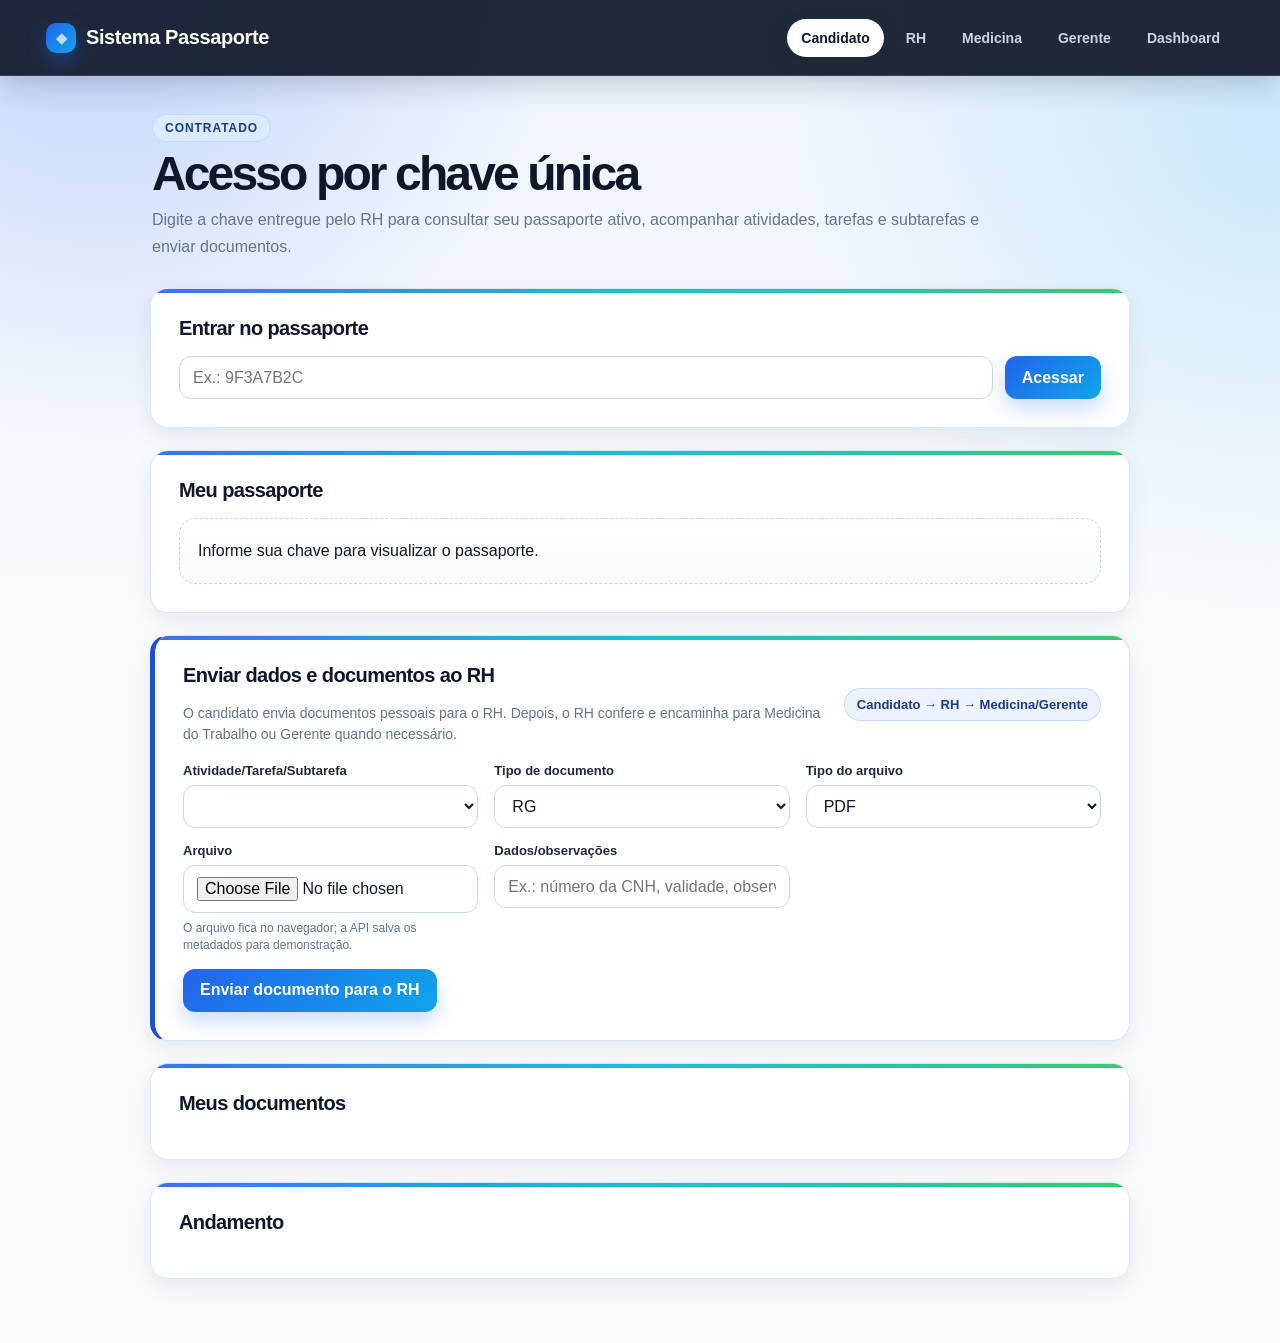
==== commit 2ad8afa9: "mudanças no html" ====
--- a/src/main/resources/static/demo.html
+++ b/src/main/resources/static/demo.html
@@ -1,78 +1,14 @@
 <!DOCTYPE html>
 <html lang="pt-BR">
-<head>
-    <meta charset="UTF-8">
-    <meta name="viewport" content="width=device-width, initial-scale=1.0">
-    <title>Sistema Passaporte - Demo</title>
-    <link rel="stylesheet" href="style.css">
-</head>
+<head><meta charset="UTF-8"><meta name="viewport" content="width=device-width, initial-scale=1.0"><title>Sistema Passaporte - Candidato</title><link rel="stylesheet" href="style.css"></head>
 <body>
-
-<header class="topbar">
-    <h1>Sistema Passaporte</h1>
-    <nav>
-        <a href="rh.html">RH</a>
-        <a href="review.html">Medicina/Gerente</a>
-        <a href="dashboard.html">Dashboard</a>
-        <a href="demo.html" class="active">Demo</a>
-    </nav>
-</header>
-
-<main class="container">
-    <section class="page-title">
-        <h2>Demo do sistema</h2>
-        <p>Acesse os fluxos principais e acompanhe os indicadores atuais da API.</p>
-    </section>
-
-    <section class="cards">
-        <div class="card"><span>Total cadastrados</span><strong id="totalPassports">0</strong></div>
-        <div class="card"><span>Pendentes de avalia&ccedil;&atilde;o m&eacute;dica</span><strong id="pendingMedicalEvaluation">0</strong></div>
-        <div class="card"><span>Aptos aguardando gerente</span><strong id="fitWaitingManagerStatus">0</strong></div>
-        <div class="card"><span>Abertos</span><strong id="openPassports">0</strong></div>
-        <div class="card"><span>Validados</span><strong id="validPassports">0</strong></div>
-        <div class="card"><span>Inv&aacute;lidos</span><strong id="invalidPassports">0</strong></div>
-        <div class="card"><span>Cancelados</span><strong id="canceledPassports">0</strong></div>
-    </section>
-
-    <section class="panel">
-        <h3>Fluxos</h3>
-        <div class="artifact-grid">
-            <article class="artifact-card">
-                <div class="artifact-heading">
-                    <span class="artifact-icon pending">RH</span>
-                    <div>
-                        <strong>Cadastro de passaporte</strong>
-                        <span>Crie candidatos, selecione o respons&aacute;vel RH e anexe documentos.</span>
-                    </div>
-                </div>
-                <a class="ghost-button link-button" href="rh.html">Abrir RH</a>
-            </article>
-
-            <article class="artifact-card">
-                <div class="artifact-heading">
-                    <span class="artifact-icon pending">MG</span>
-                    <div>
-                        <strong>Medicina e Gerente</strong>
-                        <span>Avalie documentos, resultado m&eacute;dico, decis&atilde;o gerencial e cancelamento.</span>
-                    </div>
-                </div>
-                <a class="ghost-button link-button" href="review.html">Abrir avalia&ccedil;&otilde;es</a>
-            </article>
-
-            <article class="artifact-card">
-                <div class="artifact-heading">
-                    <span class="artifact-icon pending">DB</span>
-                    <div>
-                        <strong>Dashboard</strong>
-                        <span>Veja os indicadores e a lista consolidada de passaportes.</span>
-                    </div>
-                </div>
-                <a class="ghost-button link-button" href="dashboard.html">Abrir dashboard</a>
-            </article>
-        </div>
-    </section>
-</main>
-
-<script src="demo.js"></script>
-</body>
-</html>
+<header class="topbar"><h1>Sistema Passaporte</h1><nav><a href="demo.html" class="active">Candidato</a><a href="rh.html">RH</a><a href="medical.html">Medicina</a><a href="manager.html">Gerente</a><a href="dashboard.html">Dashboard</a></nav></header>
+<main class="container narrow-container">
+<section class="page-title"><span class="eyebrow">Contratado</span><h2>Acesso por chave única</h2><p>Digite a chave entregue pelo RH para consultar seu passaporte ativo, acompanhar atividades, tarefas e subtarefas e enviar documentos.</p></section>
+<p class="message" id="candidateMessage" hidden></p>
+<section class="panel"><h3>Entrar no passaporte</h3><form id="accessForm" class="inline-form"><input id="accessKey" placeholder="Ex.: 9F3A7B2C" required><button>Acessar</button></form></section>
+<section class="panel"><h3>Meu passaporte</h3><div id="passportDetails" class="details-box"><p>Informe sua chave para visualizar o passaporte.</p></div></section>
+<section class="panel candidate-upload-panel"><div class="panel-heading"><div><h3>Enviar dados e documentos ao RH</h3><p class="section-note">O candidato envia documentos pessoais para o RH. Depois, o RH confere e encaminha para Medicina do Trabalho ou Gerente quando necessário.</p></div><span class="flow-pill">Candidato → RH → Medicina/Gerente</span></div><form id="candidateArtifactForm"><div class="form-grid"><div class="form-group"><label for="artifactTarget">Atividade/Tarefa/Subtarefa</label><select id="artifactTarget" required></select></div><div class="form-group"><label for="documentName">Tipo de documento</label><select id="documentName" required></select></div><div class="form-group"><label for="artifactFileType">Tipo do arquivo</label><select id="artifactFileType" required><option value="PDF">PDF</option><option value="PNG">PNG</option><option value="JPG">JPG</option><option value="DOCX">DOCX</option><option value="XLSX">XLSX</option><option value="XML">XML</option></select></div></div><div class="form-grid"><div class="form-group"><label for="artifactFile">Arquivo</label><input id="artifactFile" type="file" required><small class="field-hint">O arquivo fica no navegador; a API salva os metadados para demonstração.</small></div><div class="form-group"><label for="artifactNotes">Dados/observações</label><input id="artifactNotes" placeholder="Ex.: número da CNH, validade, observação"></div></div><button>Enviar documento para o RH</button></form></section>
+<section class="panel"><h3>Meus documentos</h3><div id="artifactList" class="artifact-list"></div></section>
+<section class="panel"><h3>Andamento</h3><div id="workflowPanel" class="workflow-container"></div></section>
+</main><script src="shared.js"></script><script src="demo.js"></script></body></html>
--- a/src/main/resources/static/style.css
+++ b/src/main/resources/static/style.css
@@ -1,470 +1,910 @@
+:root {
+  --bg: #eef4ff;
+  --bg-2: #f8fafc;
+  --surface: rgba(255, 255, 255, 0.92);
+  --surface-solid: #ffffff;
+  --surface-soft: #f8fafc;
+  --border: #dbe7f5;
+  --border-strong: #cbd8ea;
+  --text: #0f172a;
+  --muted: #64748b;
+  --primary: #1d4ed8;
+  --primary-2: #2563eb;
+  --primary-soft: #dbeafe;
+  --primary-dark: #1e3a8a;
+  --success-bg: #dcfce7;
+  --success-text: #166534;
+  --warning-bg: #fef3c7;
+  --warning-text: #92400e;
+  --error-bg: #fee2e2;
+  --error-text: #991b1b;
+  --neutral-bg: #e5e7eb;
+  --neutral-text: #374151;
+  --purple-bg: #ede9fe;
+  --purple-text: #5b21b6;
+  --danger: #dc2626;
+  --danger-dark: #991b1b;
+  --shadow: 0 18px 40px rgba(15, 23, 42, 0.10);
+  --shadow-soft: 0 8px 22px rgba(15, 23, 42, 0.07);
+  --radius: 18px;
+}
+
 * {
-    box-sizing: border-box;
-    margin: 0;
-    padding: 0;
+  box-sizing: border-box;
+  margin: 0;
+  padding: 0;
+}
+
+html {
+  scroll-behavior: smooth;
 }
 
 body {
-    background: #eef2f7;
-    color: #172033;
-    font-family: Arial, sans-serif;
-    line-height: 1.45;
+  min-height: 100vh;
+  color: var(--text);
+  font-family: Inter, "Segoe UI", Roboto, Arial, sans-serif;
+  background:
+    radial-gradient(circle at 8% 0%, rgba(37, 99, 235, 0.22), transparent 28rem),
+    radial-gradient(circle at 100% 10%, rgba(14, 165, 233, 0.16), transparent 30rem),
+    linear-gradient(180deg, var(--bg), var(--bg-2) 44%, #f8fafc);
+}
+
+body.redirect-page {
+  display: grid;
+  place-items: center;
+  padding: 24px;
+}
+
+.redirect-card {
+  width: min(620px, 100%);
+  padding: 34px;
+  border: 1px solid var(--border);
+  border-radius: 24px;
+  background: var(--surface);
+  box-shadow: var(--shadow);
+}
+
+.redirect-card h1 {
+  margin: 10px 0;
+  font-size: clamp(28px, 4vw, 42px);
+  letter-spacing: -0.04em;
+}
+
+.redirect-card p {
+  color: var(--muted);
+  margin-bottom: 22px;
+  line-height: 1.6;
 }
 
 .topbar {
-    align-items: center;
-    background: #162033;
-    box-shadow: 0 8px 24px rgba(15, 23, 42, 0.18);
-    color: white;
-    display: flex;
-    gap: 18px;
-    justify-content: space-between;
-    padding: 16px 40px;
+  position: sticky;
+  top: 0;
+  z-index: 20;
+  min-height: 76px;
+  padding: 14px clamp(18px, 4vw, 46px);
+  display: flex;
+  align-items: center;
+  justify-content: space-between;
+  gap: 22px;
+  background: rgba(15, 23, 42, 0.92);
+  backdrop-filter: blur(16px);
+  border-bottom: 1px solid rgba(255, 255, 255, 0.10);
+  box-shadow: 0 10px 28px rgba(15, 23, 42, 0.18);
 }
 
 .topbar h1 {
-    font-size: 22px;
-    white-space: nowrap;
+  color: #fff;
+  font-size: 20px;
+  letter-spacing: -0.02em;
+  white-space: nowrap;
+  display: flex;
+  align-items: center;
+  gap: 10px;
+}
+
+.topbar h1::before {
+  content: "◆";
+  display: inline-grid;
+  place-items: center;
+  width: 30px;
+  height: 30px;
+  border-radius: 10px;
+  color: #bfdbfe;
+  background: linear-gradient(135deg, #2563eb, #0ea5e9);
+  font-size: 14px;
+  box-shadow: 0 8px 20px rgba(37, 99, 235, 0.4);
 }
 
 .topbar nav {
-    align-items: center;
-    display: flex;
-    flex-wrap: wrap;
-    gap: 8px;
-    justify-content: flex-end;
-}
-
-.topbar nav a,
-.tab-button {
-    background: transparent;
-    border: 1px solid transparent;
-    border-radius: 6px;
-    color: white;
-    cursor: pointer;
-    font-size: 14px;
-    font-weight: 700;
-    padding: 8px 12px;
-    text-decoration: none;
-}
-
-.topbar nav a:hover,
-.topbar nav a.active,
-.tab-button:hover,
-.tab-button.active {
-    background: rgba(255, 255, 255, 0.14);
+  display: flex;
+  flex-wrap: wrap;
+  align-items: center;
+  justify-content: flex-end;
+  gap: 8px;
+}
+
+.topbar nav a {
+  color: #cbd5e1;
+  text-decoration: none;
+  font-weight: 700;
+  font-size: 14px;
+  padding: 10px 13px;
+  border-radius: 999px;
+  border: 1px solid transparent;
+  transition: 0.2s ease;
+}
+
+.topbar nav a:hover {
+  color: #fff;
+  background: rgba(255, 255, 255, 0.10);
+}
+
+.topbar nav a.active {
+  color: #0f172a;
+  background: #fff;
+  border-color: rgba(255, 255, 255, 0.35);
+  box-shadow: 0 8px 18px rgba(15, 23, 42, 0.18);
 }
 
 .container {
-    margin: 30px auto;
-    max-width: 1200px;
-    width: min(92%, 1200px);
+  width: min(1220px, calc(100% - 36px));
+  margin: 34px auto 64px;
+}
+
+.narrow-container {
+  width: min(980px, calc(100% - 36px));
 }
 
 .page-title {
-    margin-bottom: 25px;
+  margin-bottom: 24px;
+  padding: 4px 2px;
 }
 
 .page-title h2 {
-    color: #111827;
-    font-size: 28px;
-    margin-bottom: 8px;
-}
-
-.page-title p,
+  margin: 7px 0 8px;
+  font-size: clamp(28px, 4.4vw, 48px);
+  line-height: 1.05;
+  letter-spacing: -0.06em;
+}
+
+.page-title p {
+  max-width: 860px;
+  color: var(--muted);
+  line-height: 1.65;
+  font-size: 16px;
+}
+
+.split-title {
+  display: flex;
+  align-items: flex-end;
+  justify-content: space-between;
+  gap: 18px;
+}
+
+.eyebrow {
+  display: inline-flex;
+  align-items: center;
+  gap: 8px;
+  color: var(--primary-dark);
+  background: var(--primary-soft);
+  border: 1px solid #bfdbfe;
+  border-radius: 999px;
+  padding: 6px 12px;
+  font-size: 12px;
+  font-weight: 800;
+  text-transform: uppercase;
+  letter-spacing: 0.08em;
+}
+
+.panel,
+.hero-panel,
+.card,
+.actor-card,
+.fixed-card,
+.details-box,
+.workflow-card,
+.artifact-card,
+.redirect-card {
+  position: relative;
+  overflow: hidden;
+}
+
+.panel {
+  margin-bottom: 22px;
+  padding: clamp(18px, 3vw, 28px);
+  border: 1px solid var(--border);
+  border-radius: var(--radius);
+  background: var(--surface);
+  box-shadow: var(--shadow-soft);
+}
+
+.panel::before,
+.card::before,
+.actor-card::before,
+.fixed-card::before {
+  content: "";
+  position: absolute;
+  inset: 0 0 auto 0;
+  height: 4px;
+  background: linear-gradient(90deg, var(--primary-2), #06b6d4, #22c55e);
+  opacity: 0.9;
+}
+
+.panel h3 {
+  margin-bottom: 16px;
+  font-size: 20px;
+  letter-spacing: -0.03em;
+}
+
+.panel h4 {
+  margin-bottom: 14px;
+  font-size: 16px;
+  color: #1e293b;
+}
+
+.panel-heading {
+  display: flex;
+  align-items: center;
+  justify-content: space-between;
+  gap: 14px;
+  margin-bottom: 18px;
+}
+
+.cards {
+  display: grid;
+  grid-template-columns: repeat(7, minmax(150px, 1fr));
+  gap: 15px;
+  margin-bottom: 24px;
+}
+
+.card {
+  min-height: 116px;
+  padding: 20px;
+  border: 1px solid var(--border);
+  border-radius: var(--radius);
+  background: var(--surface-solid);
+  box-shadow: var(--shadow-soft);
+  transition: transform 0.2s ease, box-shadow 0.2s ease;
+}
+
+.card:hover,
+.actor-card:hover,
+.fixed-card:hover {
+  transform: translateY(-3px);
+  box-shadow: var(--shadow);
+}
+
+.card span {
+  display: block;
+  color: var(--muted);
+  font-size: 13px;
+  line-height: 1.35;
+  font-weight: 700;
+  margin-bottom: 10px;
+}
+
+.card strong {
+  display: block;
+  font-size: 34px;
+  line-height: 1;
+  letter-spacing: -0.05em;
+  color: var(--primary-dark);
+}
+
+.form-grid {
+  display: grid;
+  grid-template-columns: repeat(3, minmax(0, 1fr));
+  gap: 16px;
+}
+
+.form-grid.two {
+  grid-template-columns: repeat(2, minmax(0, 1fr));
+}
+
+.actor-layout,
+.workflow-builder {
+  display: grid;
+  grid-template-columns: minmax(260px, 0.9fr) minmax(320px, 1.3fr);
+  gap: 22px;
+  align-items: start;
+}
+
+.section-gap {
+  margin-top: 18px;
+}
+
+.form-group {
+  margin-bottom: 15px;
+}
+
+.form-group label {
+  display: block;
+  margin-bottom: 7px;
+  color: #1f2937;
+  font-size: 13px;
+  font-weight: 800;
+}
+
 .field-hint,
-.artifact-heading span {
-    color: #64748b;
-}
-
-.cards {
-    display: grid;
-    gap: 16px;
-    grid-template-columns: repeat(auto-fit, minmax(180px, 1fr));
-    margin-bottom: 25px;
-}
-
-.card,
-.panel,
-.artifact-card {
-    background: white;
-    border: 1px solid #dbe3ef;
-    border-radius: 8px;
-    box-shadow: 0 8px 18px rgba(15, 23, 42, 0.07);
-}
-
-.card {
-    padding: 18px;
-}
-
-.card span {
-    color: #555;
-    display: block;
-    font-size: 14px;
-    margin-bottom: 8px;
-}
-
-.card strong {
-    color: #1f2937;
-    font-size: 28px;
-}
-
-.panel {
-    margin-bottom: 25px;
-    padding: 22px;
-}
-
-.panel h3 {
-    margin-bottom: 18px;
-}
-
-.panel-heading {
-    align-items: center;
-    display: flex;
-    gap: 12px;
-    justify-content: space-between;
-    margin-bottom: 16px;
-}
-
-.panel-heading h3 {
-    margin-bottom: 0;
-}
-
-.form-grid {
-    display: grid;
-    gap: 14px;
-    grid-template-columns: repeat(auto-fit, minmax(220px, 1fr));
-}
-
-.form-group {
-    margin-bottom: 14px;
-}
-
-.form-group label {
-    color: #1f2937;
-    display: block;
-    font-weight: 700;
-    margin-bottom: 6px;
-}
-
-.form-group input,
-.form-group select,
-.form-group textarea {
-    background: #fff;
-    border: 1px solid #cbd5e1;
-    border-radius: 6px;
-    color: #111827;
-    padding: 10px;
-    width: 100%;
-}
-
-.form-group input:focus,
-.form-group select:focus,
-.form-group textarea:focus {
-    border-color: #2563eb;
-    outline: 3px solid rgba(37, 99, 235, 0.16);
-}
-
-.field-hint {
-    display: block;
-    font-size: 12px;
-    margin-top: 6px;
-}
-
-button {
-    background: #2563eb;
-    border: none;
-    border-radius: 6px;
-    color: white;
-    cursor: pointer;
-    font-weight: 700;
-    padding: 11px 18px;
-    transition: background 0.15s ease, box-shadow 0.15s ease, transform 0.15s ease;
-}
-
-button:hover {
-    background: #1d4ed8;
-    box-shadow: 0 8px 16px rgba(37, 99, 235, 0.18);
-    transform: translateY(-1px);
-}
-
+small {
+  display: block;
+  margin-top: 7px;
+  color: var(--muted);
+  font-size: 12px;
+  line-height: 1.4;
+}
+
+input,
+select,
+textarea {
+  width: 100%;
+  min-height: 43px;
+  border: 1px solid var(--border-strong);
+  border-radius: 12px;
+  background: #fff;
+  color: var(--text);
+  padding: 11px 13px;
+  font: inherit;
+  outline: none;
+  transition: border-color .2s ease, box-shadow .2s ease, background .2s ease;
+}
+
+textarea {
+  resize: vertical;
+  min-height: 96px;
+}
+
+input:focus,
+select:focus,
+textarea:focus {
+  border-color: var(--primary-2);
+  box-shadow: 0 0 0 4px rgba(37, 99, 235, 0.12);
+}
+
+.inline-form {
+  display: flex;
+  gap: 12px;
+  align-items: stretch;
+}
+
+.inline-form input {
+  flex: 1;
+}
+
+button,
+.primary-link,
+.secondary-link,
+.mini-button,
 .ghost-button {
-    background: #f8fafc;
-    border: 1px solid #cbd5e1;
-    color: #1f2937;
-    padding: 8px 11px;
-}
-
-.link-button {
-    display: inline-block;
-    text-decoration: none;
-}
-
+  border: 0;
+  border-radius: 12px;
+  min-height: 43px;
+  padding: 11px 17px;
+  cursor: pointer;
+  font: inherit;
+  font-weight: 800;
+  text-decoration: none;
+  display: inline-flex;
+  align-items: center;
+  justify-content: center;
+  gap: 8px;
+  transition: transform .18s ease, box-shadow .18s ease, background .18s ease, border-color .18s ease;
+}
+
+button,
+.primary-link {
+  color: #fff;
+  background: linear-gradient(135deg, var(--primary-2), #0ea5e9);
+  box-shadow: 0 10px 20px rgba(37, 99, 235, 0.22);
+}
+
+button:hover,
+.primary-link:hover {
+  transform: translateY(-1px);
+  box-shadow: 0 14px 24px rgba(37, 99, 235, 0.28);
+}
+
+.secondary-link,
+.ghost-button {
+  color: var(--primary-dark);
+  background: #eff6ff;
+  border: 1px solid #bfdbfe;
+  box-shadow: none;
+}
+
+.secondary-link:hover,
 .ghost-button:hover {
-    background: #e0f2fe;
-    box-shadow: none;
+  background: #dbeafe;
+  transform: translateY(-1px);
 }
 
 .danger-button {
-    background: #dc2626;
+  background: linear-gradient(135deg, var(--danger), #ef4444);
+  box-shadow: 0 10px 20px rgba(220, 38, 38, 0.18);
 }
 
 .danger-button:hover {
-    background: #b91c1c;
-}
-
-.danger-panel {
-    border-left: 5px solid #dc2626;
+  background: linear-gradient(135deg, var(--danger-dark), var(--danger));
 }
 
 .danger-text {
-    color: #b91c1c;
+  color: var(--danger-dark);
+  font-weight: 800;
+}
+
+.message {
+  margin-bottom: 20px;
+  padding: 13px 16px;
+  border-radius: 14px;
+  border: 1px solid var(--border);
+  font-weight: 750;
+  box-shadow: var(--shadow-soft);
+}
+
+.message.success {
+  color: var(--success-text);
+  background: var(--success-bg);
+  border-color: #86efac;
+}
+
+.message.error {
+  color: var(--error-text);
+  background: var(--error-bg);
+  border-color: #fecaca;
+}
+
+.message.warning {
+  color: var(--warning-text);
+  background: var(--warning-bg);
+  border-color: #fde68a;
 }
 
 .table-wrap {
-    overflow-x: auto;
+  overflow-x: auto;
+  border: 1px solid var(--border);
+  border-radius: 16px;
 }
 
 table {
-    border-collapse: collapse;
-    min-width: 820px;
-    width: 100%;
+  width: 100%;
+  border-collapse: collapse;
+  min-width: 820px;
+  background: #fff;
 }
 
 th,
 td {
-    border-bottom: 1px solid #e5e7eb;
-    padding: 12px;
-    text-align: left;
-    vertical-align: top;
+  padding: 13px 14px;
+  border-bottom: 1px solid var(--border);
+  text-align: left;
+  vertical-align: top;
 }
 
 th {
-    background: #f8fafc;
-    color: #475569;
-    font-size: 13px;
-    text-transform: uppercase;
-}
-
-.empty-cell {
-    color: #64748b;
-    padding: 22px;
-    text-align: center;
+  color: #334155;
+  background: #f8fafc;
+  font-size: 12px;
+  letter-spacing: .04em;
+  text-transform: uppercase;
+}
+
+tr:hover td {
+  background: #f8fbff;
+}
+
+.empty-cell,
+.small-empty {
+  color: var(--muted);
+  text-align: center;
+  padding: 22px;
+}
+
+.toolbar {
+  display: flex;
+  align-items: center;
+  justify-content: flex-end;
+  gap: 12px;
+  flex-wrap: wrap;
+}
+
+.toolbar input,
+.toolbar select {
+  width: auto;
+  min-width: 220px;
 }
 
 .status,
 .artifact-status,
-.attachment-count,
+.tag,
+.mini-status,
+.muted-tag {
+  display: inline-flex;
+  align-items: center;
+  gap: 6px;
+  border-radius: 999px;
+  padding: 6px 10px;
+  font-size: 12px;
+  font-weight: 900;
+  white-space: nowrap;
+}
+
+.status-aberta,
+.artifact-aberta {
+  color: var(--warning-text);
+  background: var(--warning-bg);
+}
+
+.status-valida,
+.artifact-valida,
+.artifact-validado {
+  color: var(--success-text);
+  background: var(--success-bg);
+}
+
+.status-invalida,
+.artifact-invalida,
+.artifact-invalidado {
+  color: var(--error-text);
+  background: var(--error-bg);
+}
+
+.status-cancelada,
+.artifact-cancelada,
+.artifact-pendente {
+  color: var(--neutral-text);
+  background: var(--neutral-bg);
+}
+
+.tag,
 .mini-status {
-    border-radius: 999px;
-    display: inline-block;
-    font-size: 12px;
-    font-weight: 800;
-    margin: 2px 4px 2px 0;
-    padding: 5px 8px;
-}
-
-.status-aberta,
-.artifact-pending {
-    background: #fef3c7;
-    color: #92400e;
-}
-
-.status-valida,
-.artifact-valid {
-    background: #dcfce7;
-    color: #166534;
-}
-
-.status-invalida,
-.artifact-invalid {
-    background: #fee2e2;
-    color: #991b1b;
-}
-
-.status-cancelada {
-    background: #e5e7eb;
-    color: #374151;
-}
-
-.attachment-count {
-    background: #e0f2fe;
-    color: #075985;
-}
-
-.mini-status {
-    background: #f1f5f9;
-    color: #334155;
+  color: var(--primary-dark);
+  background: var(--primary-soft);
+}
+
+.muted-tag {
+  color: var(--muted);
+  background: #f1f5f9;
 }
 
 .details-box {
-    background: #f8fafc;
-    border: 1px solid #dbe3ef;
-    border-radius: 8px;
-    line-height: 1.7;
-    margin-bottom: 14px;
-    padding: 16px;
-}
-
-.details-box strong {
-    color: #111827;
-}
-
-textarea {
-    resize: vertical;
-}
-
-.required-mark,
-.required-warning {
-    color: #b45309;
-    font-weight: 800;
-}
-
-.message {
-    border-radius: 6px;
-    margin-bottom: 16px;
-    padding: 10px 12px;
-}
-
-.message.success {
-    background: #dcfce7;
-    color: #166534;
-}
-
-.message.warning {
-    background: #fef3c7;
-    color: #92400e;
-}
-
-.message.error {
-    background: #fee2e2;
-    color: #991b1b;
-}
-
-.button-icon {
-    display: inline-block;
-    margin-right: 4px;
-}
-
-.validation-icon {
-    align-items: center;
-    border-radius: 999px;
-    display: inline-flex;
-    font-size: 10px;
-    font-weight: 800;
-    height: 22px;
-    justify-content: center;
-    line-height: 1;
-    margin-right: 6px;
-    min-width: 22px;
-    padding: 0 5px;
+  padding: 18px;
+  border: 1px dashed var(--border-strong);
+  border-radius: 16px;
+  background: linear-gradient(180deg, #ffffff, #f8fafc);
+  line-height: 1.75;
+}
+
+.detail-grid {
+  display: grid;
+  grid-template-columns: repeat(2, minmax(0, 1fr));
+  gap: 10px 18px;
+}
+
+.actor-list,
+.artifact-list,
+.workflow-container,
+.fixed-grid {
+  display: grid;
+  gap: 12px;
+}
+
+.actor-row,
+.artifact-card,
+.workflow-card,
+.fixed-card,
+.task-card,
+.subtask-row {
+  border: 1px solid var(--border);
+  border-radius: 16px;
+  background: #fff;
+  padding: 14px;
+  box-shadow: 0 4px 12px rgba(15, 23, 42, 0.04);
+}
+
+.actor-row {
+  display: flex;
+  align-items: center;
+  justify-content: space-between;
+  gap: 14px;
+}
+
+.actor-row strong,
+.artifact-heading strong,
+.workflow-head strong {
+  display: block;
+  margin-bottom: 4px;
+  letter-spacing: -0.02em;
+}
+
+.artifact-heading,
+.workflow-head {
+  display: flex;
+  justify-content: space-between;
+  gap: 12px;
+  align-items: flex-start;
+}
+
+.artifact-meta,
+.tag-list {
+  display: flex;
+  flex-wrap: wrap;
+  gap: 8px;
+  margin-top: 10px;
+}
+
+.artifact-actions,
+.workflow-actions,
+.row-actions {
+  display: flex;
+  flex-wrap: wrap;
+  gap: 8px;
+  margin-top: 12px;
+}
+
+.mini-button {
+  min-height: 34px;
+  padding: 7px 11px;
+  font-size: 12px;
+  color: var(--primary-dark);
+  background: #eff6ff;
+  border: 1px solid #bfdbfe;
+  box-shadow: none;
+}
+
+.workflow-card {
+  padding: 0;
+}
+
+.workflow-head {
+  padding: 15px;
+  background: linear-gradient(180deg, #fff, #f8fafc);
+  border-bottom: 1px solid var(--border);
+  border-radius: 16px 16px 0 0;
+}
+
+.workflow-children {
+  padding: 14px;
+  display: grid;
+  gap: 12px;
+}
+
+.task-card {
+  background: #f8fafc;
+}
+
+.subtask-list {
+  display: grid;
+  gap: 8px;
+  margin-top: 10px;
+}
+
+.subtask-row {
+  display: flex;
+  align-items: center;
+  justify-content: space-between;
+  background: #fff;
+}
+
+.fixed-grid {
+  grid-template-columns: repeat(auto-fit, minmax(190px, 1fr));
+  margin-bottom: 16px;
+}
+
+.fixed-card {
+  padding: 16px;
+  border: 1px solid var(--border);
+  border-radius: 16px;
+  background: #fff;
+}
+
+.fixed-card h4 {
+  margin-bottom: 7px;
+}
+
+.fixed-card p {
+  color: var(--muted);
+  line-height: 1.45;
+  font-size: 13px;
+}
+
+.compact-form {
+  padding: 16px;
+  border: 1px solid var(--border);
+  border-radius: 16px;
+  background: #f8fafc;
+}
+
+.hero-panel {
+  display: grid;
+  grid-template-columns: minmax(280px, 0.9fr) minmax(300px, 1.1fr);
+  gap: 28px;
+  align-items: center;
+  margin-bottom: 24px;
+  padding: clamp(22px, 4vw, 40px);
+  border-radius: 26px;
+  border: 1px solid var(--border);
+  background: linear-gradient(135deg, rgba(255,255,255,.96), rgba(239,246,255,.90));
+  box-shadow: var(--shadow);
+}
+
+.hero-panel h2 {
+  margin: 12px 0;
+  font-size: clamp(32px, 5vw, 56px);
+  line-height: 1.02;
+  letter-spacing: -0.07em;
+}
+
+.hero-panel p {
+  color: var(--muted);
+  line-height: 1.7;
+  font-size: 17px;
+}
+
+.hero-actions {
+  display: flex;
+  flex-wrap: wrap;
+  gap: 12px;
+  margin-top: 22px;
+}
+
+.flow-preview {
+  display: grid;
+  gap: 10px;
+}
+
+.flow-step {
+  padding: 13px 15px;
+  border-radius: 14px;
+  color: #1e293b;
+  background: #fff;
+  border: 1px solid var(--border);
+  box-shadow: 0 6px 16px rgba(15, 23, 42, 0.06);
+  font-weight: 750;
+}
+
+.flow-arrow {
+  color: var(--primary-dark);
+  font-weight: 900;
+  text-align: center;
+}
+
+.actor-cards {
+  grid-template-columns: repeat(auto-fit, minmax(190px, 1fr));
+}
+
+.actor-card {
+  display: block;
+  min-height: 190px;
+  padding: 20px;
+  border-radius: var(--radius);
+  border: 1px solid var(--border);
+  background: #fff;
+  color: inherit;
+  text-decoration: none;
+  box-shadow: var(--shadow-soft);
+}
+
+.actor-icon {
+  display: inline-grid;
+  place-items: center;
+  width: 48px;
+  height: 48px;
+  margin-bottom: 14px;
+  border-radius: 16px;
+  color: #fff;
+  background: linear-gradient(135deg, var(--primary-2), #06b6d4);
+  font-weight: 900;
+}
+
+.actor-card h3 {
+  margin-bottom: 8px;
+}
+
+.actor-card p {
+  color: var(--muted);
+  line-height: 1.55;
+  font-size: 14px;
+}
+
+.invalid-reason {
+  margin-top: 8px;
+  color: var(--error-text);
+  font-weight: 700;
+}
+
+@media (max-width: 1080px) {
+  .cards {
+    grid-template-columns: repeat(auto-fit, minmax(170px, 1fr));
+  }
+  .actor-layout,
+  .workflow-builder,
+  .hero-panel {
+    grid-template-columns: 1fr;
+  }
+}
+
+@media (max-width: 760px) {
+  .topbar {
+    position: static;
+    flex-direction: column;
+    align-items: flex-start;
+  }
+
+  .topbar nav {
+    justify-content: flex-start;
+    width: 100%;
+  }
+
+  .topbar nav a {
+    flex: 1 1 auto;
     text-align: center;
-}
-
-.validation-icon.ok,
-.artifact-icon.valid {
-    background: #dcfce7;
-    color: #166534;
-}
-
-.validation-icon.bad,
-.artifact-icon.invalid {
-    background: #fee2e2;
-    color: #991b1b;
-}
-
-.validation-icon.wait,
-.artifact-icon.pending {
-    background: #fef3c7;
-    color: #92400e;
-}
-
-.artifact-list {
-    margin-top: 14px;
-}
-
-.artifact-grid {
-    display: grid;
-    gap: 14px;
-    grid-template-columns: repeat(auto-fit, minmax(260px, 1fr));
-}
-
-.artifact-card {
-    padding: 14px;
-}
-
-.artifact-heading {
+  }
+
+  .container,
+  .narrow-container {
+    width: min(100% - 22px, 1220px);
+    margin-top: 22px;
+  }
+
+  .split-title {
     align-items: flex-start;
-    display: flex;
-    gap: 10px;
-    margin-bottom: 10px;
-}
-
-.artifact-heading strong,
-.artifact-heading span {
-    display: block;
-}
-
-.artifact-heading span {
-    font-size: 13px;
-    margin-top: 3px;
-    overflow-wrap: anywhere;
-}
-
-.artifact-icon {
-    align-items: center;
-    border-radius: 999px;
-    display: inline-flex;
-    flex: 0 0 auto;
-    font-size: 10px;
-    font-weight: 900;
-    height: 28px;
-    justify-content: center;
-    line-height: 1;
-    min-width: 28px;
-    padding: 0 6px;
-    text-align: center;
-}
-
-.artifact-reason {
-    color: #991b1b;
-    font-weight: 700;
-    margin-top: 8px;
-}
-
-.artifact-actions {
-    align-items: center;
-    display: flex;
-    flex-wrap: wrap;
-    gap: 8px;
-    margin-top: 12px;
-}
-
-.tab-content {
-    display: none;
-}
-
-.tab-content.active {
-    display: block;
-}
-
-@media (max-width: 720px) {
-    .topbar {
-        align-items: flex-start;
-        flex-direction: column;
-        padding: 16px 20px;
-    }
-
-    .topbar nav {
-        justify-content: flex-start;
-    }
-
-    .panel {
-        padding: 16px;
-    }
-
-    .panel-heading {
-        align-items: flex-start;
-        flex-direction: column;
-    }
-}
+    flex-direction: column;
+  }
+
+  .form-grid,
+  .form-grid.two,
+  .detail-grid {
+    grid-template-columns: 1fr;
+  }
+
+  .inline-form {
+    flex-direction: column;
+  }
+
+  .panel-heading,
+  .artifact-heading,
+  .workflow-head,
+  .actor-row {
+    align-items: flex-start;
+    flex-direction: column;
+  }
+
+  .toolbar {
+    justify-content: stretch;
+  }
+
+  .toolbar input,
+  .toolbar select {
+    width: 100%;
+  }
+}
+
+.section-note {
+  margin-top: 6px;
+  color: var(--muted);
+  font-size: 14px;
+  line-height: 1.5;
+}
+
+.flow-pill {
+  display: inline-flex;
+  align-items: center;
+  gap: 6px;
+  padding: 8px 12px;
+  border-radius: 999px;
+  border: 1px solid rgba(37, 99, 235, 0.18);
+  background: rgba(37, 99, 235, 0.08);
+  color: var(--primary-dark);
+  font-weight: 800;
+  font-size: 13px;
+  white-space: nowrap;
+}
+
+.candidate-upload-panel,
+.inbox-panel {
+  border-left: 5px solid var(--primary);
+}
+
+.inbox-panel .artifact-card {
+  background: linear-gradient(180deg, #ffffff 0%, #f8fbff 100%);
+}
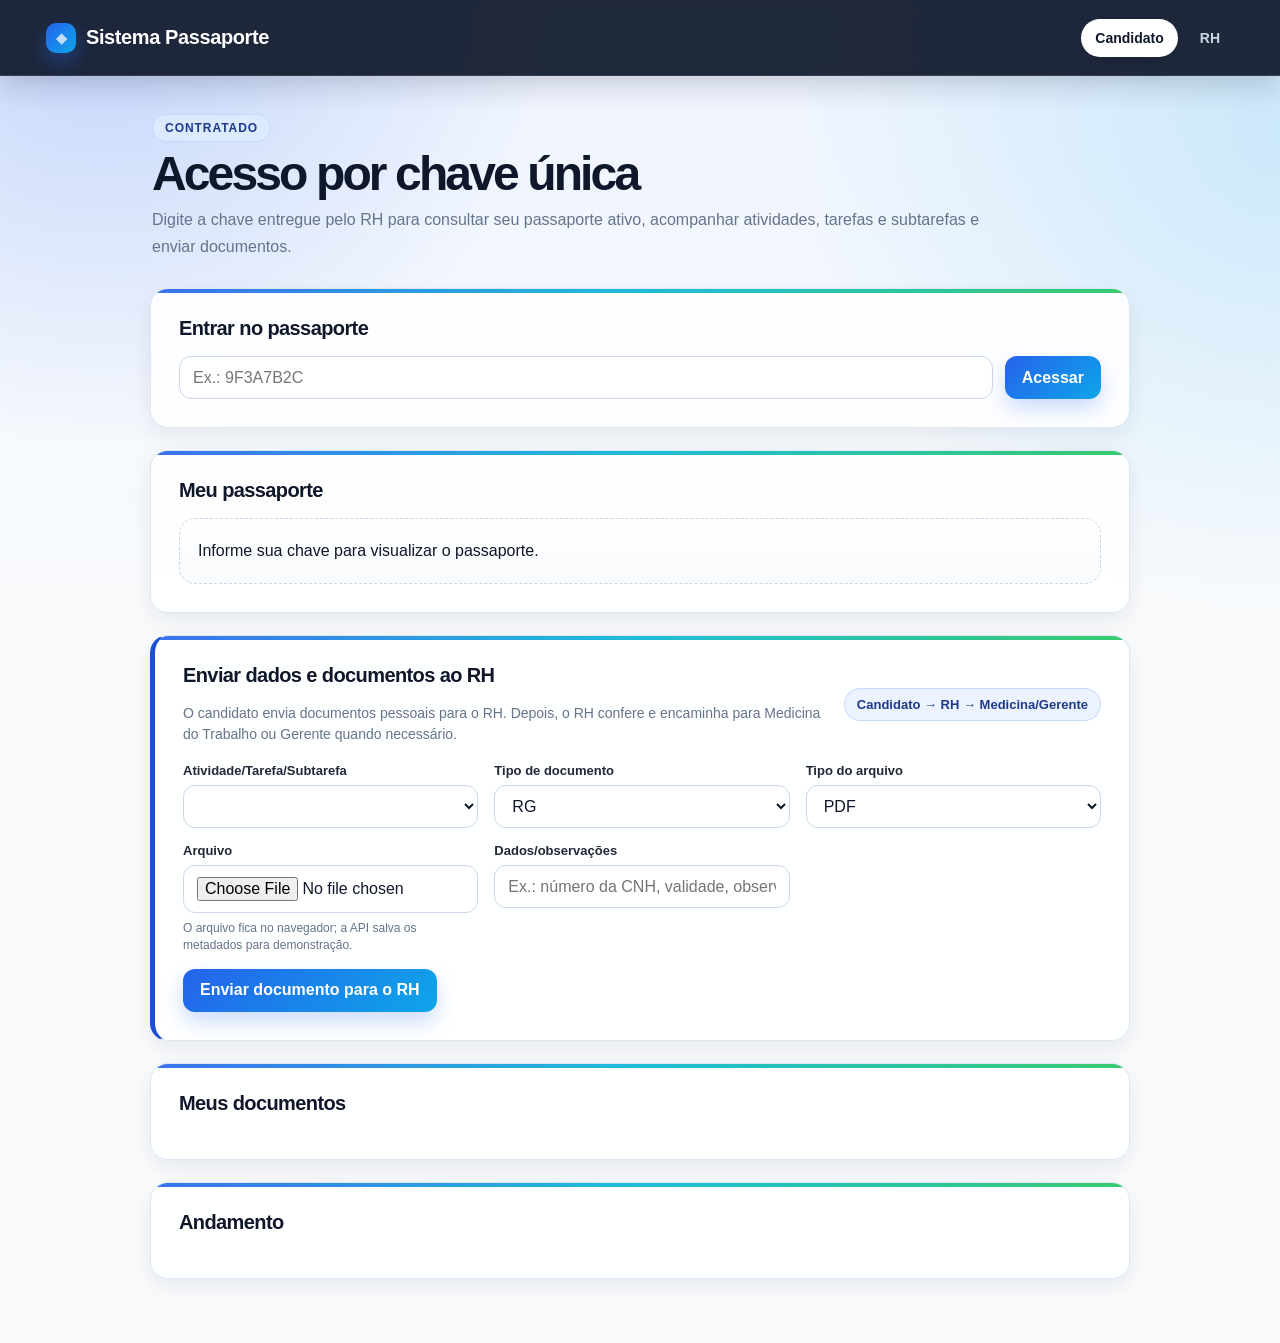
==== commit bfe78f4c: "New Branch" ====
--- a/src/main/resources/static/demo.html
+++ b/src/main/resources/static/demo.html
@@ -2,7 +2,7 @@
 <html lang="pt-BR">
 <head><meta charset="UTF-8"><meta name="viewport" content="width=device-width, initial-scale=1.0"><title>Sistema Passaporte - Candidato</title><link rel="stylesheet" href="style.css"></head>
 <body>
-<header class="topbar"><h1>Sistema Passaporte</h1><nav><a href="demo.html" class="active">Candidato</a><a href="rh.html">RH</a><a href="medical.html">Medicina</a><a href="manager.html">Gerente</a><a href="dashboard.html">Dashboard</a></nav></header>
+<header class="topbar"><h1>Sistema Passaporte</h1><nav><a href="demo.html" class="active">Candidato</a><a href="rh.html">RH</a></nav></header>
 <main class="container narrow-container">
 <section class="page-title"><span class="eyebrow">Contratado</span><h2>Acesso por chave única</h2><p>Digite a chave entregue pelo RH para consultar seu passaporte ativo, acompanhar atividades, tarefas e subtarefas e enviar documentos.</p></section>
 <p class="message" id="candidateMessage" hidden></p>
--- a/src/main/resources/static/style.css
+++ b/src/main/resources/static/style.css
@@ -202,7 +202,7 @@
 .actor-card,
 .fixed-card,
 .details-box,
-.workflow-card,
+.step-card,
 .artifact-card,
 .redirect-card {
   position: relative;
@@ -302,7 +302,7 @@
 }
 
 .actor-layout,
-.workflow-builder {
+.process-builder {
   display: grid;
   grid-template-columns: minmax(260px, 0.9fr) minmax(320px, 1.3fr);
   gap: 22px;
@@ -582,7 +582,7 @@
 
 .actor-list,
 .artifact-list,
-.workflow-container,
+.process-flow-container,
 .fixed-grid {
   display: grid;
   gap: 12px;
@@ -590,7 +590,7 @@
 
 .actor-row,
 .artifact-card,
-.workflow-card,
+.step-card,
 .fixed-card,
 .task-card,
 .subtask-row {
@@ -610,14 +610,14 @@
 
 .actor-row strong,
 .artifact-heading strong,
-.workflow-head strong {
+.step-head strong {
   display: block;
   margin-bottom: 4px;
   letter-spacing: -0.02em;
 }
 
 .artifact-heading,
-.workflow-head {
+.step-head {
   display: flex;
   justify-content: space-between;
   gap: 12px;
@@ -633,7 +633,7 @@
 }
 
 .artifact-actions,
-.workflow-actions,
+.step-actions,
 .row-actions {
   display: flex;
   flex-wrap: wrap;
@@ -651,18 +651,18 @@
   box-shadow: none;
 }
 
-.workflow-card {
+.step-card {
   padding: 0;
 }
 
-.workflow-head {
+.step-head {
   padding: 15px;
   background: linear-gradient(180deg, #fff, #f8fafc);
   border-bottom: 1px solid var(--border);
   border-radius: 16px 16px 0 0;
 }
 
-.workflow-children {
+.step-children {
   padding: 14px;
   display: grid;
   gap: 12px;
@@ -817,7 +817,7 @@
     grid-template-columns: repeat(auto-fit, minmax(170px, 1fr));
   }
   .actor-layout,
-  .workflow-builder,
+  .process-builder,
   .hero-panel {
     grid-template-columns: 1fr;
   }
@@ -863,7 +863,7 @@
 
   .panel-heading,
   .artifact-heading,
-  .workflow-head,
+  .step-head,
   .actor-row {
     align-items: flex-start;
     flex-direction: column;
@@ -908,3 +908,34 @@
 .inbox-panel .artifact-card {
   background: linear-gradient(180deg, #ffffff 0%, #f8fbff 100%);
 }
+
+/* Ações de exclusão adicionadas para a área do RH */
+.tag-action {
+  display: inline-flex;
+  align-items: center;
+  gap: 8px;
+  padding-right: 7px;
+}
+
+.tag-delete {
+  width: 22px;
+  height: 22px;
+  border: 0;
+  border-radius: 999px;
+  background: #fee2e2;
+  color: #991b1b;
+  font-weight: 900;
+  cursor: pointer;
+  line-height: 1;
+}
+
+.tag-delete:hover {
+  background: #fecaca;
+}
+
+.row-actions {
+  display: flex;
+  flex-wrap: wrap;
+  gap: 8px;
+  align-items: center;
+}
